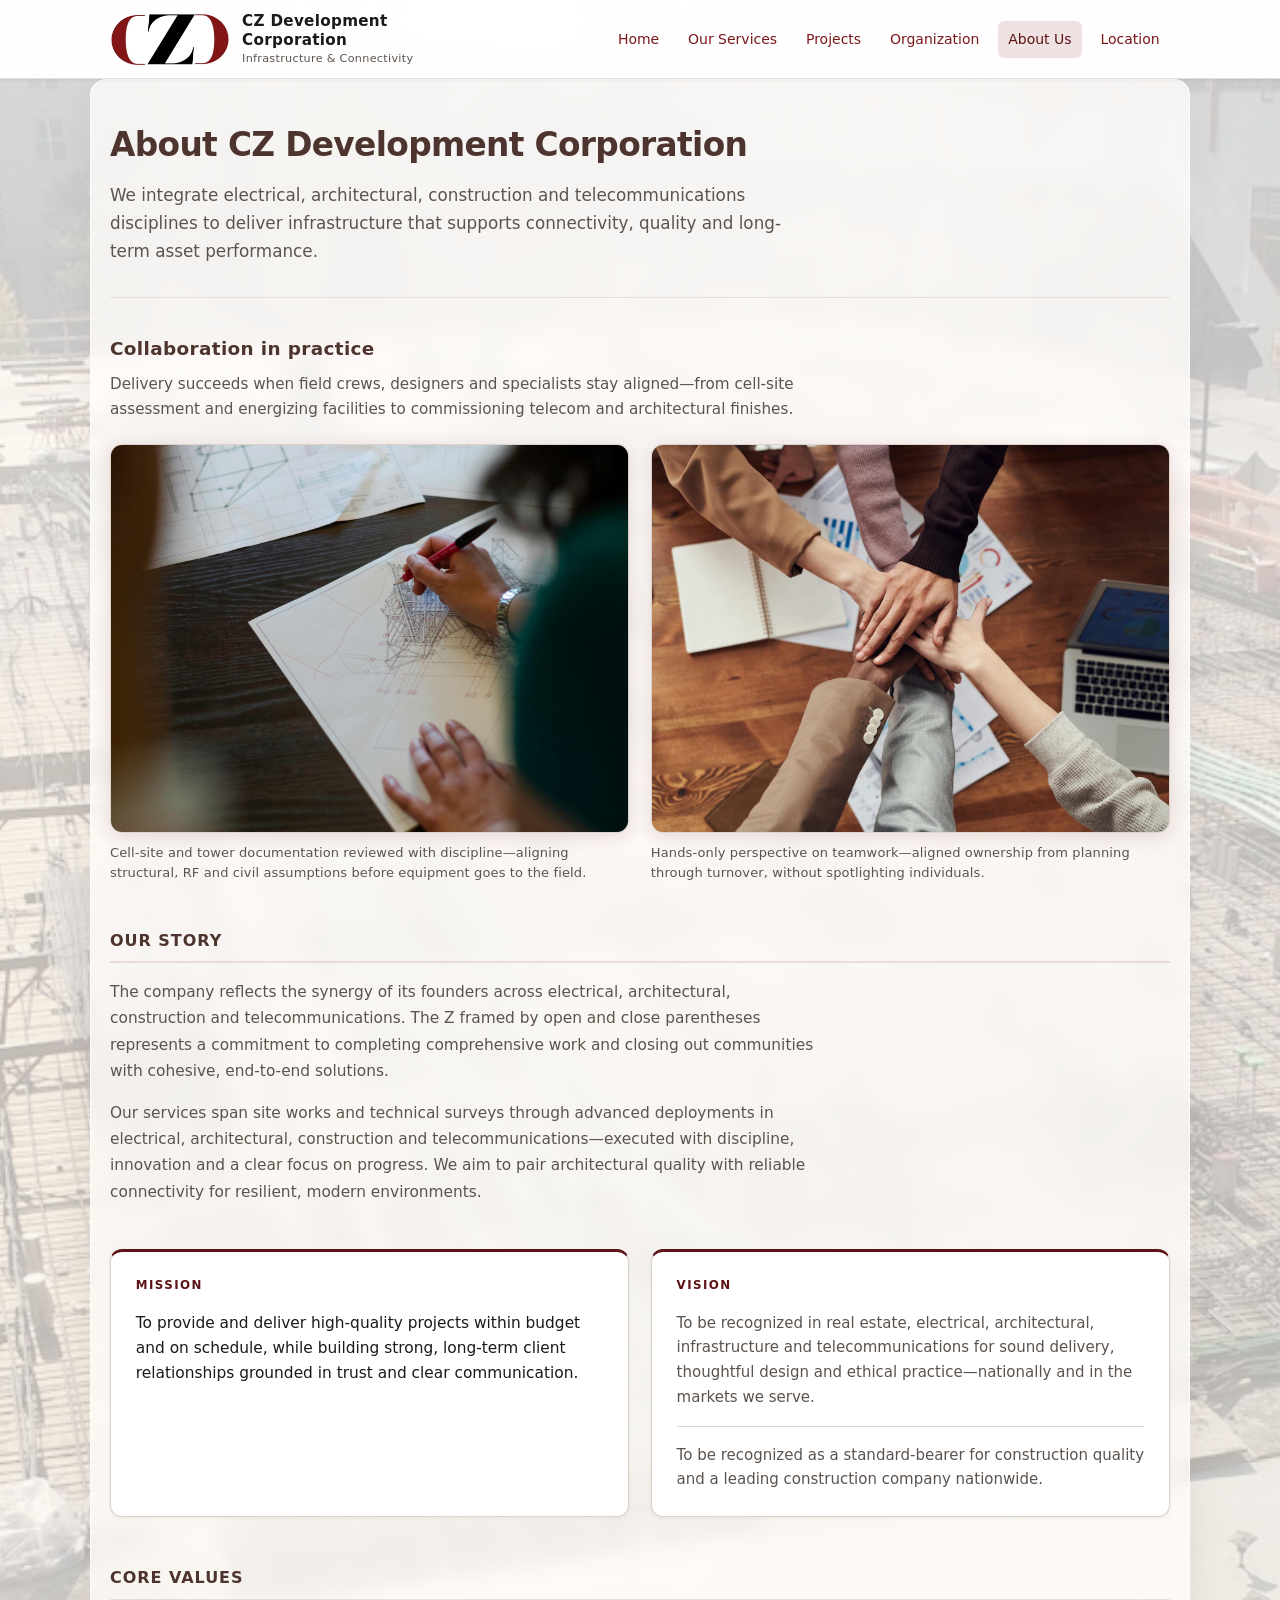
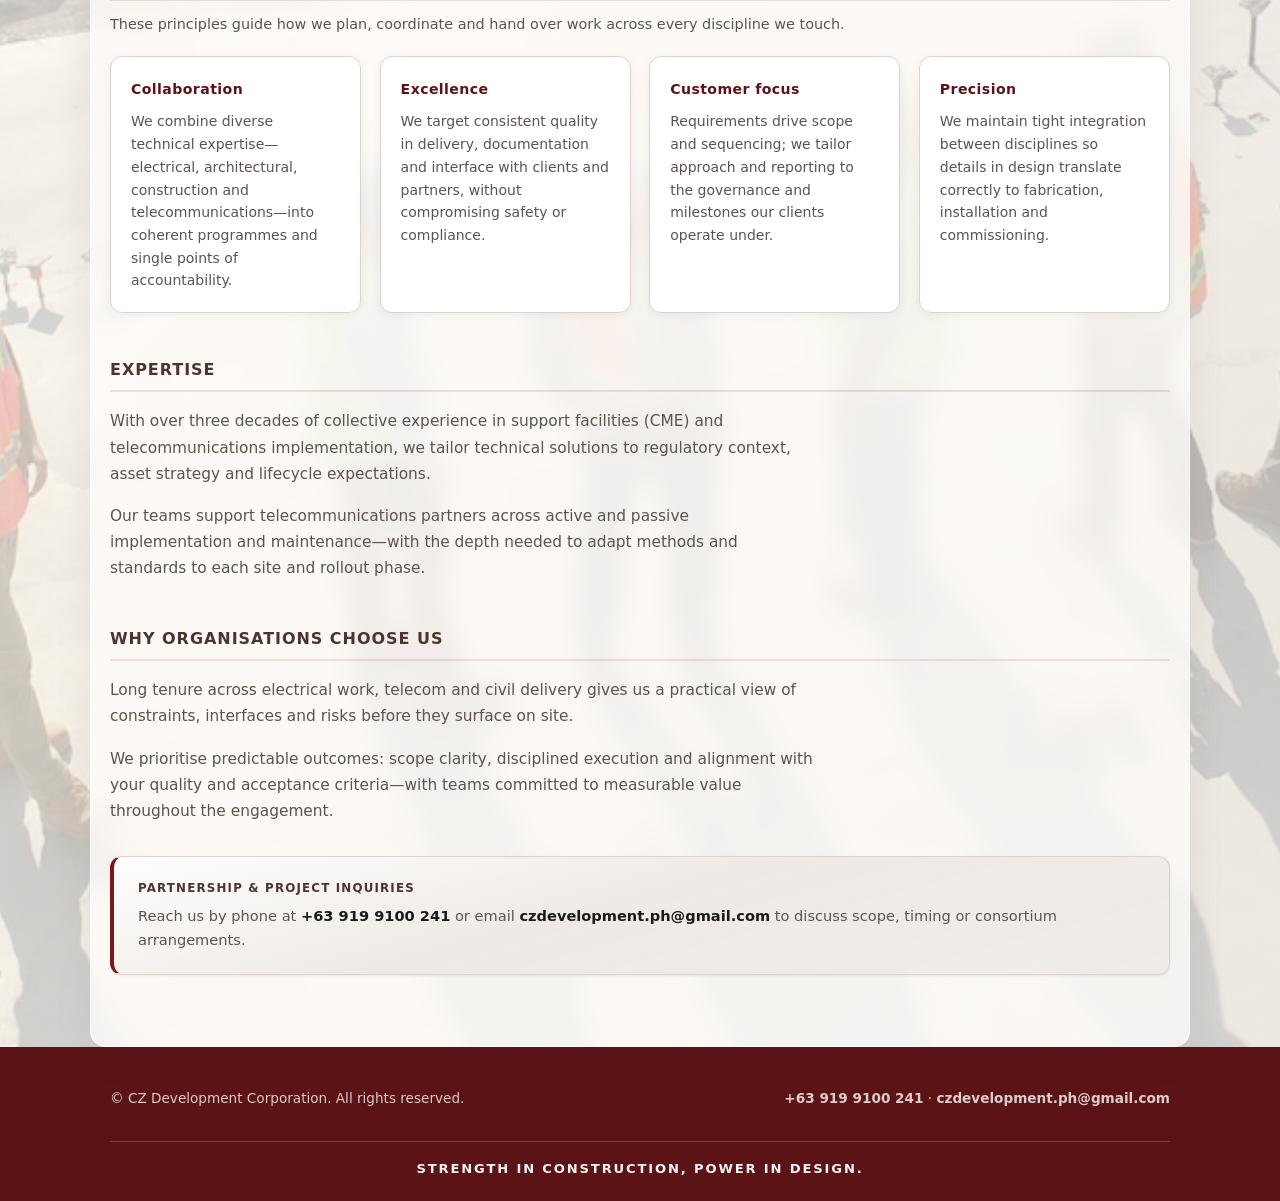
==== about.html @ ff342f00 "Add files via upload" ====
<!DOCTYPE html>
<html lang="en">
<head>
  <meta charset="UTF-8" />
  <meta name="viewport" content="width=device-width, initial-scale=1" />
  <meta name="theme-color" content="#5c1316" />
  <meta name="description" content="About CZ Development Corporation — mission, vision, values, expertise and value proposition." />
  <title>About Us — CZ Development Corporation</title>
  <link rel="stylesheet" href="css/styles.css?v=contact-bold" />
</head>
<body class="page-arch-bg about-page">
  <header class="site-header">
    <div class="header-inner">
      <a href="index.html" class="logo-link" aria-label="CZ Development Corporation home">
        <img class="logo-img" src="assets/czd-logo.png" width="200" height="60" alt="CZD" decoding="async" />
        <div class="site-title">CZ Development Corporation<span>Infrastructure &amp; Connectivity</span></div>
      </a>
      <button type="button" class="nav-toggle" aria-expanded="false" aria-controls="primary-nav" aria-label="Open menu">Menu</button>
      <nav class="main-nav" id="primary-nav" aria-label="Primary">
        <ul>
          <li><a href="index.html">Home</a></li>
          <li><a href="services.html">Our Services</a></li>
          <li><a href="projects.html">Projects</a></li>
          <li><a href="organization.html">Organization</a></li>
          <li><a href="about.html" class="active">About Us</a></li>
          <li><a href="location.html">Location</a></li>
        </ul>
      </nav>
    </div>
  </header>

  <main class="page-wrap">
    <header class="page-head about-page-head">
      <h1>About CZ Development Corporation</h1>
      <p class="lead about-page__lead">
        We integrate electrical, architectural, construction and telecommunications disciplines to deliver infrastructure that supports connectivity, quality and long-term asset performance.
      </p>
    </header>

    <section class="section-block about-team-section" aria-labelledby="team-gallery-heading">
      <div class="about-team-section__intro">
        <h2 id="team-gallery-heading">Collaboration in practice</h2>
        <p class="about-team-section__lead">
          Delivery succeeds when field crews, designers and specialists stay aligned—from cell-site assessment and energizing facilities to commissioning telecom and architectural finishes.
        </p>
      </div>
      <div class="about-team-gallery">
        <figure class="about-team-card">
          <div class="about-team-card__media">
            <img
              src="assets/about-team-cell-site.jpg"
              width="800"
              height="530"
              alt="Team members reviewing telecommunications tower and cell-site drawings together during technical coordination."
              loading="lazy"
              decoding="async"
            />
          </div>
          <figcaption class="about-team-card__caption">
            Cell-site and tower documentation reviewed with discipline—aligning structural, RF and civil assumptions before equipment goes to the field.
          </figcaption>
        </figure>
        <figure class="about-team-card">
          <div class="about-team-card__media">
            <img
              src="assets/about-team-hands.jpg"
              width="800"
              height="530"
              alt="Multiple colleagues’ hands stacked together over a meeting table in a gesture of shared commitment to the programme."
              loading="lazy"
              decoding="async"
            />
          </div>
          <figcaption class="about-team-card__caption">
            Hands-only perspective on teamwork—aligned ownership from planning through turnover, without spotlighting individuals.
          </figcaption>
        </figure>
      </div>
    </section>

    <section class="section-block about-prose">
      <h2 class="about-section-title">Our story</h2>
      <p>
        The company reflects the synergy of its founders across electrical, architectural, construction and telecommunications.
        The Z framed by open and close parentheses represents a commitment to completing comprehensive work and closing out communities with cohesive, end-to-end solutions.
      </p>
      <p>
        Our services span site works and technical surveys through advanced deployments in electrical, architectural, construction and telecommunications—executed with discipline, innovation and a clear focus on progress.
        We aim to pair architectural quality with reliable connectivity for resilient, modern environments.
      </p>
    </section>

    <section class="section-block about-mvv" aria-labelledby="mission-heading">
      <h2 id="mission-heading" class="visually-hidden">Mission and vision</h2>
      <div class="about-mvv__grid">
        <article id="mission" class="about-mvv-card">
          <h3 class="about-mvv-card__label">Mission</h3>
          <blockquote class="about-mvv-card__quote" cite="about.html#mission">
            <p>
              To provide and deliver high-quality projects within budget and on schedule, while building strong, long-term client relationships grounded in trust and clear communication.
            </p>
          </blockquote>
        </article>
        <article id="vision" class="about-mvv-card">
          <h3 class="about-mvv-card__label">Vision</h3>
          <p class="about-mvv-card__summary">
            To be recognized in real estate, electrical, architectural, infrastructure and telecommunications for sound delivery, thoughtful design and ethical practice—nationally and in the markets we serve.
          </p>
          <blockquote class="about-mvv-card__quote about-mvv-card__quote--secondary" cite="about.html#vision">
            <p>
              To be recognized as a standard-bearer for construction quality and a leading construction company nationwide.
            </p>
          </blockquote>
        </article>
      </div>
    </section>

    <section class="section-block">
      <h2 class="about-section-title">Core values</h2>
      <p class="about-values-intro">These principles guide how we plan, coordinate and hand over work across every discipline we touch.</p>
      <div class="values-grid about-values-grid">
        <div class="value-card about-value-card">
          <h3 class="about-value-card__name">Collaboration</h3>
          <p>We combine diverse technical expertise—electrical, architectural, construction and telecommunications—into coherent programmes and single points of accountability.</p>
        </div>
        <div class="value-card about-value-card">
          <h3 class="about-value-card__name">Excellence</h3>
          <p>We target consistent quality in delivery, documentation and interface with clients and partners, without compromising safety or compliance.</p>
        </div>
        <div class="value-card about-value-card">
          <h3 class="about-value-card__name">Customer focus</h3>
          <p>Requirements drive scope and sequencing; we tailor approach and reporting to the governance and milestones our clients operate under.</p>
        </div>
        <div class="value-card about-value-card">
          <h3 class="about-value-card__name">Precision</h3>
          <p>We maintain tight integration between disciplines so details in design translate correctly to fabrication, installation and commissioning.</p>
        </div>
      </div>
    </section>

    <section class="section-block about-prose">
      <h2 class="about-section-title">Expertise</h2>
      <p>
        With over three decades of collective experience in support facilities (CME) and telecommunications implementation, we tailor technical solutions to regulatory context, asset strategy and lifecycle expectations.
      </p>
      <p>
        Our teams support telecommunications partners across active and passive implementation and maintenance—with the depth needed to adapt methods and standards to each site and rollout phase.
      </p>
    </section>

    <section class="section-block about-prose about-prose--last">
      <h2 class="about-section-title">Why organisations choose us</h2>
      <p>
        Long tenure across electrical work, telecom and civil delivery gives us a practical view of constraints, interfaces and risks before they surface on site.
      </p>
      <p>
        We prioritise predictable outcomes: scope clarity, disciplined execution and alignment with your quality and acceptance criteria—with teams committed to measurable value throughout the engagement.
      </p>
    </section>

    <aside class="about-contact-panel" aria-label="Business inquiries">
      <p class="about-contact-panel__text">
        <strong class="about-contact-panel__strong">Partnership &amp; project inquiries</strong>
        <span class="about-contact-panel__detail">
          Reach us by phone at <strong class="about-contact-panel__detail-strong">+63 919 9100 241</strong> or email
          <strong class="about-contact-panel__detail-strong">czdevelopment.ph@gmail.com</strong>
          to discuss scope, timing or consortium arrangements.
        </span>
      </p>
    </aside>
  </main>

  <footer class="site-footer">
    <div class="footer-inner">
      <p>© CZ Development Corporation. All rights reserved.</p>
      <p class="footer-contact">
        <strong>+63 919 9100 241</strong>
        ·
        <strong>czdevelopment.ph@gmail.com</strong>
      </p>
      <p class="footer-motto">Strength in Construction, Power in Design.</p>
    </div>
  </footer>
  <script src="js/main.js"></script>
</body>
</html>
---- css/styles.css ----
/* CZ Development Corporation — cover palette: burgundy, chocolate brown, off-white, architectural watermark */
:root {
  --burgundy: #7b181b;
  --burgundy-deep: #5c1316;
  --burgundy-mid: #94262a;
  --heading-brown: #4e342e;
  --brown-shade: #5d4037;
  --brand: var(--burgundy);
  --brand-deep: var(--burgundy-deep);
  --bg: #f5f3ef;
  --bg-elevated: #ffffff;
  --surface: #efeae5;
  --text: #1a1a1a;
  --text-muted: #5c534d;
  --accent: var(--burgundy);
  --accent-soft: rgba(123, 24, 27, 0.12);
  --accent-border: rgba(123, 24, 27, 0.38);
  --border: #dcd4cc;
  --link: #7b181b;
  --header-bg: rgba(255, 255, 255, 0.97);
  --header-border: #e8e0d8;
  --footer-bg: #5c1316;
  --footer-text: #ffffff;
  --footer-muted: rgba(255, 255, 255, 0.78);
  --shadow-sm: 0 1px 3px rgba(44, 28, 22, 0.08);
  --shadow-warm: 0 4px 18px rgba(123, 24, 27, 0.14);
  --font: "Segoe UI", system-ui, -apple-system, sans-serif;
  --narrow: 720px;
  --wide: 1100px;
  /* Home hero only: original light architectural photo (not used on inner tabs) */
  --hero-photo: url("https://images.unsplash.com/photo-1486325212027-8081e485255e?auto=format&fit=crop&w=1920&q=75");
  /* Inner pages (not Home): construction-yard imagery — same local asset layered twice with offsets */
  --inner-bg-layer-a: url("../assets/inner-bg-construction.jpg");
  --inner-bg-layer-b: url("../assets/inner-bg-construction.jpg");
}

*,
*::before,
*::after {
  box-sizing: border-box;
}

.visually-hidden {
  position: absolute;
  width: 1px;
  height: 1px;
  padding: 0;
  margin: -1px;
  overflow: hidden;
  clip: rect(0, 0, 0, 0);
  white-space: nowrap;
  border: 0;
}

html {
  scroll-behavior: smooth;
}

body {
  margin: 0;
  font-family: var(--font);
  background: linear-gradient(165deg, #faf8f5 0%, var(--bg) 40%, #ebe6df 100%);
  /* Prefer scroll when viewing via file:/// so backgrounds paint reliably */
  background-attachment: scroll;
  color: var(--text);
  line-height: 1.6;
  min-height: 100vh;
  display: flex;
  flex-direction: column;
}

/* Inner nav pages (not Home): construction-site backdrop — frosted content column */
body.page-arch-bg {
  background-color: #f4efe8;
  background-image: linear-gradient(
      165deg,
      rgba(255, 254, 252, 0.52) 0%,
      rgba(253, 249, 243, 0.45) 42%,
      rgba(250, 244, 236, 0.55) 100%
    ),
    radial-gradient(ellipse 115% 88% at 68% 12%, rgba(255, 255, 255, 0.42) 0%, transparent 60%),
    linear-gradient(180deg, rgba(252, 247, 240, 0.35) 0%, rgba(249, 242, 232, 0.52) 100%),
    linear-gradient(118deg, rgba(252, 246, 238, 0.28) 0%, transparent 52%),
    var(--inner-bg-layer-a),
    var(--inner-bg-layer-b),
    repeating-linear-gradient(
      90deg,
      rgba(220, 212, 204, 0.06) 0,
      rgba(220, 212, 204, 0.06) 1px,
      transparent 1px,
      transparent 52px
    );
  background-size: auto, auto, auto, auto, cover, 135% auto, auto;
  background-position: center, center, center, center, center 38%, 72% 52%, center;
  background-repeat: no-repeat, no-repeat, no-repeat, no-repeat, no-repeat, no-repeat, repeat;
  background-attachment: scroll;
}

/* Projects page: match Our Services (inherit default inner background). */
body.projects-page {
  --inner-bg-layer-a: url("../assets/inner-bg-construction.jpg");
  --inner-bg-layer-b: url("../assets/inner-bg-construction.jpg");
}

/* Projects background: match Home hero styling (same overlay treatment). */
body.projects-hero-bg {
  background-color: #f4efe8;
  background-image:
    linear-gradient(
      185deg,
      rgba(255, 252, 250, 0.94) 0%,
      rgba(245, 238, 232, 0.82) 42%,
      rgba(236, 228, 220, 0.92) 100%
    ),
    linear-gradient(rgba(107, 48, 58, 0.07), rgba(78, 52, 46, 0.06)),
    var(--inner-bg-layer-a);
  background-size: cover;
  background-position: center 35%;
  background-repeat: no-repeat;
  background-attachment: scroll;
}

/* Organization page: swap only the imagery, keep inner-tab styling subtle/light. */
body.organization-page {
  --inner-bg-layer-a: url("../assets/org-bg-network.jpg");
  --inner-bg-layer-b: url("../assets/org-bg-network.jpg");
}

body.page-arch-bg main.page-wrap {
  background: rgba(255, 253, 250, 0.78);
  backdrop-filter: blur(10px);
  -webkit-backdrop-filter: blur(10px);
  border-radius: 16px;
  box-shadow: 0 8px 40px rgba(44, 28, 22, 0.07), inset 0 0 0 1px rgba(255, 255, 255, 0.65);
}

main {
  flex: 1;
}

a {
  color: var(--link);
  text-decoration: none;
}

a:hover {
  text-decoration: underline;
}

img {
  max-width: 100%;
  height: auto;
  display: block;
}

/* Header */
.site-header {
  position: sticky;
  top: 0;
  z-index: 100;
  background: var(--header-bg);
  backdrop-filter: blur(12px);
  border-bottom: 1px solid var(--header-border);
  box-shadow: var(--shadow-sm);
}

.header-inner {
  max-width: var(--wide);
  margin: 0 auto;
  padding: 0.75rem 1.25rem;
  display: flex;
  align-items: center;
  justify-content: space-between;
  gap: 1rem;
  flex-wrap: wrap;
}

.logo-link {
  display: flex;
  align-items: center;
  gap: 0.75rem;
  text-decoration: none;
  color: var(--text);
}

.logo-link:hover {
  text-decoration: none;
}

.logo-img {
  flex-shrink: 0;
  display: block;
  height: 52px;
  width: auto;
  max-width: min(200px, 48vw);
}

.site-title {
  font-size: 0.95rem;
  font-weight: 600;
  letter-spacing: 0.02em;
  max-width: 14rem;
  line-height: 1.25;
}

.site-title span {
  display: block;
  font-size: 0.7rem;
  font-weight: 400;
  color: var(--text-muted);
  margin-top: 0.15rem;
}

.nav-toggle {
  display: none;
  background: var(--surface);
  border: 1px solid var(--border);
  color: var(--brand);
  padding: 0.5rem 0.75rem;
  border-radius: 6px;
  cursor: pointer;
  font-size: 0.85rem;
}

.main-nav ul {
  list-style: none;
  margin: 0;
  padding: 0;
  display: flex;
  flex-wrap: wrap;
  gap: 0.25rem 0.5rem;
  align-items: center;
}

.main-nav a {
  display: block;
  padding: 0.45rem 0.65rem;
  border-radius: 6px;
  color: var(--brand);
  text-decoration: none;
  font-size: 0.875rem;
  transition: background 0.15s, color 0.15s;
}

.main-nav a:hover,
.main-nav a.active {
  color: var(--burgundy-deep);
  background: var(--accent-soft);
}

@media (max-width: 900px) {
  .nav-toggle {
    display: block;
  }

  .main-nav {
    width: 100%;
    display: none;
    order: 3;
  }

  .main-nav.open {
    display: block;
  }

  .main-nav ul {
    flex-direction: column;
    align-items: stretch;
    padding: 0.5rem 0;
  }
}

/* Hero & sections — cover-style watermark + geometric accents */
.hero {
  position: relative;
  padding: 4rem 1.25rem 5rem;
  overflow: hidden;
}

.hero::before {
  content: "";
  position: absolute;
  inset: 0;
  z-index: 0;
  background-image:
    linear-gradient(
      185deg,
      rgba(255, 252, 250, 0.94) 0%,
      rgba(245, 238, 232, 0.82) 42%,
      rgba(236, 228, 220, 0.92) 100%
    ),
    linear-gradient(rgba(107, 48, 58, 0.07), rgba(78, 52, 46, 0.06)),
    var(--hero-photo);
  background-size: cover;
  background-position: center 35%;
  pointer-events: none;
}

.hero-inner {
  position: relative;
  z-index: 2;
  max-width: var(--wide);
  margin: 0 auto;
}

/* Isometric-style corner accents (cover cubes / triangles) */
.hero-geo {
  position: absolute;
  pointer-events: none;
  z-index: 1;
}

.hero-geo--tl {
  top: -12px;
  left: -12px;
  width: min(52vw, 240px);
  height: min(52vw, 240px);
  opacity: 0.88;
  background:
    linear-gradient(148deg, rgba(123, 24, 27, 0.55) 0%, rgba(92, 19, 22, 0.12) 52%, transparent 72%),
    radial-gradient(ellipse 95% 90% at 12% 18%, rgba(78, 52, 46, 0.28) 0%, transparent 65%);
  clip-path: polygon(0 0, 92% 0, 38% 58%, 0 78%);
}

.hero-geo--br {
  bottom: -16px;
  right: -16px;
  width: min(58vw, 280px);
  height: min(58vw, 280px);
  opacity: 0.82;
  background:
    linear-gradient(-42deg, rgba(78, 52, 46, 0.42) 0%, rgba(123, 24, 27, 0.22) 48%, transparent 68%),
    radial-gradient(ellipse 100% 100% at 88% 82%, rgba(123, 24, 27, 0.2) 0%, transparent 68%);
  clip-path: polygon(100% 0, 100% 100%, 8% 100%, 52% 38%);
}

.hero-badge {
  display: inline-block;
  font-size: 0.75rem;
  letter-spacing: 0.12em;
  text-transform: uppercase;
  color: var(--burgundy);
  margin-bottom: 1rem;
}

.hero h1 {
  font-size: clamp(1.75rem, 4vw, 2.85rem);
  font-weight: 800;
  margin: 0 0 1rem;
  letter-spacing: 0.02em;
  line-height: 1.12;
  color: var(--heading-brown);
}

.hero-motto {
  font-size: clamp(1.1rem, 2.5vw, 1.35rem);
  color: var(--brown-shade);
  font-style: italic;
  margin: 0 0 1.5rem;
  border-left: 4px solid var(--burgundy);
  padding-left: 1rem;
}

.hero-lead {
  font-size: 1.05rem;
  color: var(--text-muted);
  max-width: 38rem;
  margin: 0 0 2rem;
}

.hero-actions {
  display: flex;
  flex-wrap: wrap;
  gap: 0.75rem;
}

.btn {
  display: inline-flex;
  align-items: center;
  justify-content: center;
  padding: 0.65rem 1.25rem;
  border-radius: 8px;
  font-size: 0.9rem;
  font-weight: 600;
  text-decoration: none;
  border: 1px solid transparent;
  cursor: pointer;
  transition: transform 0.1s, background 0.15s;
}

.btn:hover {
  text-decoration: none;
  transform: translateY(-1px);
}

.btn-primary {
  background: linear-gradient(180deg, var(--burgundy-mid) 0%, var(--burgundy) 55%, var(--burgundy-deep) 100%);
  color: #ffffff;
  border-color: rgba(55, 15, 25, 0.35);
  box-shadow: 0 2px 8px rgba(123, 24, 27, 0.28);
}

.btn-primary:hover {
  filter: brightness(1.06);
}

.btn-ghost {
  background: var(--bg-elevated);
  border-color: var(--burgundy);
  color: var(--heading-brown);
}

.btn-ghost:hover {
  background: var(--surface);
  border-color: var(--heading-brown);
  color: var(--brown-shade);
}

/* Content layout */
.page-wrap {
  max-width: var(--wide);
  margin: 0 auto;
  padding: 2.5rem 1.25rem 4rem;
}

.page-head {
  margin-bottom: 2rem;
}

.page-head h1 {
  font-size: clamp(1.5rem, 3vw, 2rem);
  margin: 0 0 0.5rem;
  color: var(--heading-brown);
  font-weight: 800;
}

.page-head p.lead {
  color: var(--text-muted);
  margin: 0;
  max-width: 42rem;
}

.section-block {
  margin-bottom: 2.75rem;
}

.section-block h2 {
  font-size: 1.15rem;
  color: var(--heading-brown);
  margin: 0 0 0.75rem;
  font-weight: 700;
  letter-spacing: 0.02em;
}

.section-block h3 {
  font-size: 1rem;
  margin: 1.25rem 0 0.5rem;
  color: var(--text);
}

.section-block p {
  margin: 0 0 1rem;
  color: var(--text-muted);
}

/* About Us — teamwork photography strip */
.about-team-section__intro {
  margin-bottom: 1.35rem;
}

.about-team-section__intro h2 {
  margin: 0 0 0.5rem;
}

.about-team-section__lead {
  margin: 0;
  max-width: 46rem;
  font-size: 0.95rem;
  line-height: 1.65;
  color: var(--text-muted);
}

.about-team-gallery {
  display: grid;
  grid-template-columns: repeat(auto-fit, minmax(min(100%, 280px), 1fr));
  gap: 1.35rem;
  align-items: start;
}

.about-team-card {
  margin: 0;
  display: flex;
  flex-direction: column;
}

.about-team-card__media {
  position: relative;
  border-radius: 12px;
  overflow: hidden;
  border: 1px solid var(--border);
  box-shadow: var(--shadow-warm);
  aspect-ratio: 4 / 3;
  background: var(--surface);
}

.about-team-card__media img {
  width: 100%;
  height: 100%;
  object-fit: cover;
  object-position: center;
  display: block;
}

.about-team-card__caption {
  margin: 0.65rem 0 0;
  font-size: 0.8125rem;
  line-height: 1.55;
  color: var(--text-muted);
  letter-spacing: 0.01em;
}

/* About Us page — editorial layout & corporate tone */
body.about-page .page-wrap {
  padding-bottom: 4.5rem;
}

body.about-page .about-page-head {
  padding-bottom: 2rem;
  margin-bottom: 2.25rem;
  border-bottom: 1px solid var(--header-border);
}

body.about-page .about-page-head h1 {
  font-size: clamp(1.6rem, 3.5vw, 2.05rem);
  letter-spacing: -0.02em;
  margin-bottom: 0.65rem;
}

body.about-page .about-page__lead {
  font-size: 1.05rem;
  line-height: 1.65;
}

body.about-page .about-section-title {
  margin: 0 0 1rem;
  padding-bottom: 0.5rem;
  border-bottom: 2px solid rgba(123, 24, 27, 0.12);
  font-size: 1rem;
  font-weight: 700;
  letter-spacing: 0.06em;
  text-transform: uppercase;
  color: var(--heading-brown);
}

body.about-page .about-prose p {
  max-width: 44rem;
  font-size: 0.9625rem;
  line-height: 1.7;
}

body.about-page .about-prose--last {
  margin-bottom: 2rem;
}

body.about-page .about-mvv {
  margin-bottom: 3rem;
}

body.about-page .about-mvv__grid {
  display: grid;
  grid-template-columns: repeat(auto-fit, minmax(min(100%, 300px), 1fr));
  gap: 1.35rem;
  align-items: stretch;
}

body.about-page .about-mvv-card {
  margin: 0;
  padding: 1.5rem 1.55rem;
  background: var(--bg-elevated);
  border: 1px solid var(--border);
  border-radius: 12px;
  box-shadow: var(--shadow-sm);
  border-top: 3px solid var(--burgundy-deep);
}

body.about-page .about-mvv-card__label {
  margin: 0 0 1rem;
  font-size: 0.74rem;
  font-weight: 800;
  letter-spacing: 0.12em;
  text-transform: uppercase;
  color: var(--burgundy-deep);
}

body.about-page .about-mvv-card__summary {
  margin: 0 0 1rem;
  font-size: 0.9375rem;
  line-height: 1.65;
  color: var(--text-muted);
}

body.about-page .about-mvv-card__quote {
  margin: 0;
  padding: 0;
  border: 0;
  font-style: normal;
}

body.about-page .about-mvv-card__quote p {
  margin: 0;
  font-size: 0.9625rem;
  line-height: 1.65;
  font-weight: 500;
  color: var(--text);
}

body.about-page .about-mvv-card__quote--secondary {
  margin-top: 1rem;
  padding-top: 1rem;
  border-top: 1px solid var(--border);
}

body.about-page .about-mvv-card__quote--secondary p {
  font-size: 0.9375rem;
  color: var(--text-muted);
  font-weight: 500;
}

body.about-page .about-values-intro {
  margin: -0.25rem 0 1.25rem;
  max-width: none;
  font-size: 0.9rem;
  line-height: 1.6;
  color: var(--text-muted);
}

body.about-page .about-values-grid {
  gap: 1.15rem;
}

body.about-page .about-value-card {
  padding-top: 1.35rem;
  border-radius: 12px;
  box-shadow: 0 2px 10px rgba(44, 28, 22, 0.06);
}

body.about-page .about-value-card__name {
  margin: 0 0 0.6rem;
  font-size: 0.88rem;
  font-weight: 700;
  letter-spacing: 0.03em;
  color: var(--burgundy-deep);
}

body.about-page .about-value-card p {
  margin: 0;
  font-size: 0.875rem;
  line-height: 1.62;
}

body.about-page .about-contact-panel {
  margin-top: 0.25rem;
  padding: 1.35rem 1.5rem;
  background: linear-gradient(165deg, #ffffff 0%, var(--surface) 45%, rgba(239, 234, 229, 0.85) 100%);
  border: 1px solid var(--border);
  border-left: 4px solid var(--burgundy);
  border-radius: 12px;
  box-shadow: var(--shadow-sm);
}

body.about-page .about-contact-panel__text {
  margin: 0;
  font-size: 0.9125rem;
  line-height: 1.65;
  color: var(--text-muted);
}

body.about-page .about-contact-panel__strong {
  display: block;
  margin-bottom: 0.35rem;
  font-size: 0.74rem;
  font-weight: 800;
  letter-spacing: 0.1em;
  text-transform: uppercase;
  color: var(--heading-brown);
}

body.about-page .about-contact-panel__detail-strong {
  font-weight: 700;
  color: var(--text);
}

.quote-box {
  background: linear-gradient(135deg, #ffffff 0%, var(--surface) 100%);
  border: 1px solid var(--border);
  border-left: 4px solid var(--burgundy);
  border-radius: 10px;
  padding: 1.25rem 1.5rem;
  margin: 1rem 0;
  font-size: 1.05rem;
  font-style: italic;
  color: var(--text);
  box-shadow: var(--shadow-sm);
}

.values-grid {
  display: grid;
  grid-template-columns: repeat(auto-fit, minmax(240px, 1fr));
  gap: 1rem;
}

.value-card {
  background: var(--bg-elevated);
  border: 1px solid var(--border);
  border-radius: 10px;
  padding: 1.25rem;
  box-shadow: var(--shadow-sm);
}

.value-card strong {
  color: var(--burgundy);
  display: block;
  margin-bottom: 0.5rem;
}

.services-grid {
  display: grid;
  grid-template-columns: repeat(auto-fill, minmax(200px, 1fr));
  gap: 0.75rem;
}

.service-item {
  background: var(--surface);
  border: 1px solid var(--border);
  border-radius: 8px;
  padding: 0.85rem 1rem;
  font-size: 0.9rem;
  display: flex;
  align-items: flex-start;
  gap: 0.5rem;
}

.service-item::before {
  content: "";
  width: 6px;
  height: 6px;
  border-radius: 50%;
  background: var(--burgundy);
  margin-top: 0.45rem;
  flex-shrink: 0;
}

/* Our Services — What we deliver (grouped capability pillars) */
.deliver-section__header {
  margin-bottom: 1.75rem;
}

.deliver-section__intro {
  margin: 0.65rem 0 0;
  max-width: 46rem;
  font-size: 0.95rem;
  line-height: 1.65;
  color: var(--text-muted);
}

.deliver-pillars {
  display: grid;
  grid-template-columns: repeat(auto-fill, minmax(272px, 1fr));
  gap: 1.25rem;
  align-items: stretch;
}

.deliver-pillar {
  background: var(--bg-elevated);
  border: 1px solid var(--border);
  border-radius: 12px;
  padding: 1.35rem 1.4rem 1.25rem;
  box-shadow: var(--shadow-sm);
  display: flex;
  flex-direction: column;
  min-height: 100%;
}

.deliver-pillar--wide {
  grid-column: 1 / -1;
}

.deliver-pillar__title {
  margin: 0 0 1rem;
  padding-bottom: 0.75rem;
  border-bottom: 2px solid rgba(123, 24, 27, 0.14);
  font-size: 0.78rem;
  font-weight: 700;
  letter-spacing: 0.1em;
  text-transform: uppercase;
  color: var(--burgundy-deep);
  line-height: 1.35;
}

.deliver-pillar__list {
  list-style: none;
  margin: 0;
  padding: 0;
}

.deliver-pillar__list li {
  margin: 0;
  padding: 0.62rem 0;
  font-size: 0.9rem;
  line-height: 1.45;
  color: var(--text-muted);
  border-bottom: 1px solid rgba(220, 212, 204, 0.65);
}

/* Stack lists only: drop rule line after final row */
.deliver-pillar__list:not(.deliver-pillar__list--paired) > li:last-child {
  border-bottom: 0;
  padding-bottom: 0;
}

.deliver-pillar__list:not(.deliver-pillar__list--paired) > li:first-child {
  padding-top: 0;
}

.deliver-pillar__list--paired {
  display: grid;
  gap: 0.75rem 1.5rem;
}

/* Supporting trades: each row is its own tile — do not strip last item border (was clipping Landscaping card) */
.deliver-pillar__list--paired > li {
  border-bottom: 1px solid rgba(220, 212, 204, 0.65);
  padding: 0.75rem 0;
}

.deliver-pillar__list--paired > li:last-child {
  border-bottom: 1px solid rgba(220, 212, 204, 0.65);
  padding-bottom: 0.75rem;
}

@media (min-width: 520px) {
  .deliver-pillar__list--paired {
    grid-template-columns: repeat(2, minmax(0, 1fr));
  }

  .deliver-pillar__list--paired > li {
    margin: 0;
    padding: 0.85rem 1rem;
    border: 1px solid var(--border);
    border-radius: 8px;
    background: rgba(255, 255, 255, 0.55);
  }

  .deliver-pillar__list--paired > li:first-child,
  .deliver-pillar__list--paired > li:last-child {
    padding: 0.85rem 1rem;
    border-bottom: 1px solid var(--border);
  }
}

.location-card {
  background: var(--bg-elevated);
  border: 1px solid var(--border);
  border-radius: 12px;
  padding: 1.5rem;
  max-width: 28rem;
}

.location-card h2 {
  margin-top: 0;
  font-size: 1.1rem;
}

.map-embed {
  margin-top: 1.5rem;
  border-radius: 10px;
  overflow: hidden;
  border: 1px solid var(--border);
  aspect-ratio: 16 / 10;
  background: var(--surface);
}

.map-embed iframe {
  width: 100%;
  height: 100%;
  border: 0;
}

.map-location-note {
  font-size: 0.8125rem;
  color: var(--text-muted);
  margin: 0.75rem 0 0;
  line-height: 1.55;
  max-width: 52rem;
}

.placeholder-gallery {
  display: grid;
  grid-template-columns: repeat(auto-fill, minmax(160px, 1fr));
  gap: 1rem;
}

/* Projects — portfolio images from company profile */
.project-gallery {
  display: grid;
  grid-template-columns: repeat(auto-fill, minmax(min(100%, 200px), 1fr));
  gap: 1.1rem;
  margin-top: 0.5rem;
}

.project-item {
  margin: 0;
  background: var(--bg-elevated);
  border: 1px solid var(--border);
  border-radius: 10px;
  overflow: hidden;
  box-shadow: var(--shadow-sm);
}

.project-item img {
  display: block;
  width: 100%;
  height: auto;
  object-fit: contain;
  background: linear-gradient(180deg, #faf9f7 0%, var(--surface) 100%);
}

.project-item figcaption {
  padding: 0.55rem 0.65rem;
  font-size: 0.78rem;
  color: var(--text-muted);
  line-height: 1.35;
}

.placeholder-tile {
  aspect-ratio: 4 / 3;
  background: linear-gradient(145deg, #faf7f4 0%, var(--surface) 100%);
  border: 1px dashed var(--border);
  border-radius: 8px;
  display: flex;
  align-items: center;
  justify-content: center;
  text-align: center;
  padding: 0.75rem;
  font-size: 0.8rem;
  color: var(--text-muted);
}

/* Org chart */
.org-chart {
  display: flex;
  flex-direction: column;
  align-items: center;
  gap: 1rem;
}

.org-level {
  display: flex;
  flex-wrap: wrap;
  justify-content: center;
  gap: 0.75rem;
  width: 100%;
}

.org-node {
  background: var(--bg-elevated);
  border: 1px solid var(--border);
  border-radius: 10px;
  padding: 0.85rem 1.1rem;
  text-align: center;
  min-width: 10rem;
}

.org-node .name {
  font-weight: 600;
  font-size: 0.9rem;
}

.org-node .role {
  font-size: 0.75rem;
  color: var(--burgundy);
  margin-top: 0.25rem;
  text-transform: uppercase;
  letter-spacing: 0.06em;
}

.org-connector {
  width: 2px;
  height: 1rem;
  background: var(--border);
}

.org-group {
  background: var(--surface);
  border: 1px solid var(--border);
  border-radius: 10px;
  padding: 1rem;
  width: 100%;
  max-width: 900px;
}

.org-group h3 {
  margin: 0 0 0.75rem;
  font-size: 0.8rem;
  color: var(--text-muted);
  text-transform: uppercase;
  letter-spacing: 0.08em;
  text-align: center;
}

.org-group .org-level {
  margin-top: 0.5rem;
}

.multi-names {
  font-size: 0.85rem;
  color: var(--text-muted);
  line-height: 1.5;
}

/* Footer — deep burgundy band + motto (cover strip) */
.site-footer {
  border-top: none;
  padding: 0;
  margin-top: auto;
  background: var(--footer-bg);
}

.footer-inner {
  max-width: var(--wide);
  margin: 0 auto;
  padding: 1.75rem 1.25rem 1.35rem;
  display: flex;
  flex-wrap: wrap;
  gap: 0.75rem 1rem;
  justify-content: space-between;
  align-items: center;
  font-size: 0.85rem;
  color: var(--footer-muted);
}

.footer-contact a {
  color: var(--footer-text);
}

.footer-motto {
  flex-basis: 100%;
  width: 100%;
  order: 3;
  margin: 0.35rem 0 0;
  padding: 1rem 0 0;
  text-align: center;
  font-size: clamp(0.72rem, 1.8vw, 0.82rem);
  font-weight: 700;
  letter-spacing: 0.14em;
  text-transform: uppercase;
  color: rgba(255, 255, 255, 0.95);
  border-top: 1px solid rgba(255, 255, 255, 0.18);
}

.home-cards {
  display: grid;
  grid-template-columns: repeat(auto-fit, minmax(260px, 1fr));
  gap: 1rem;
  margin-top: 2rem;
}

.home-card {
  background: var(--bg-elevated);
  border: 1px solid var(--border);
  border-radius: 12px;
  padding: 1.25rem;
  transition: border-color 0.15s, box-shadow 0.15s;
  box-shadow: var(--shadow-sm);
}

.home-card:hover {
  border-color: var(--accent-border);
  box-shadow: var(--shadow-warm);
}

.home-card h2 {
  font-size: 1rem;
  margin: 0 0 0.5rem;
  color: var(--heading-brown);
}

.home-card p {
  font-size: 0.9rem;
  color: var(--text-muted);
  margin: 0 0 0.75rem;
}

.home-card .more {
  font-size: 0.85rem;
  font-weight: 600;
  color: var(--burgundy);
}
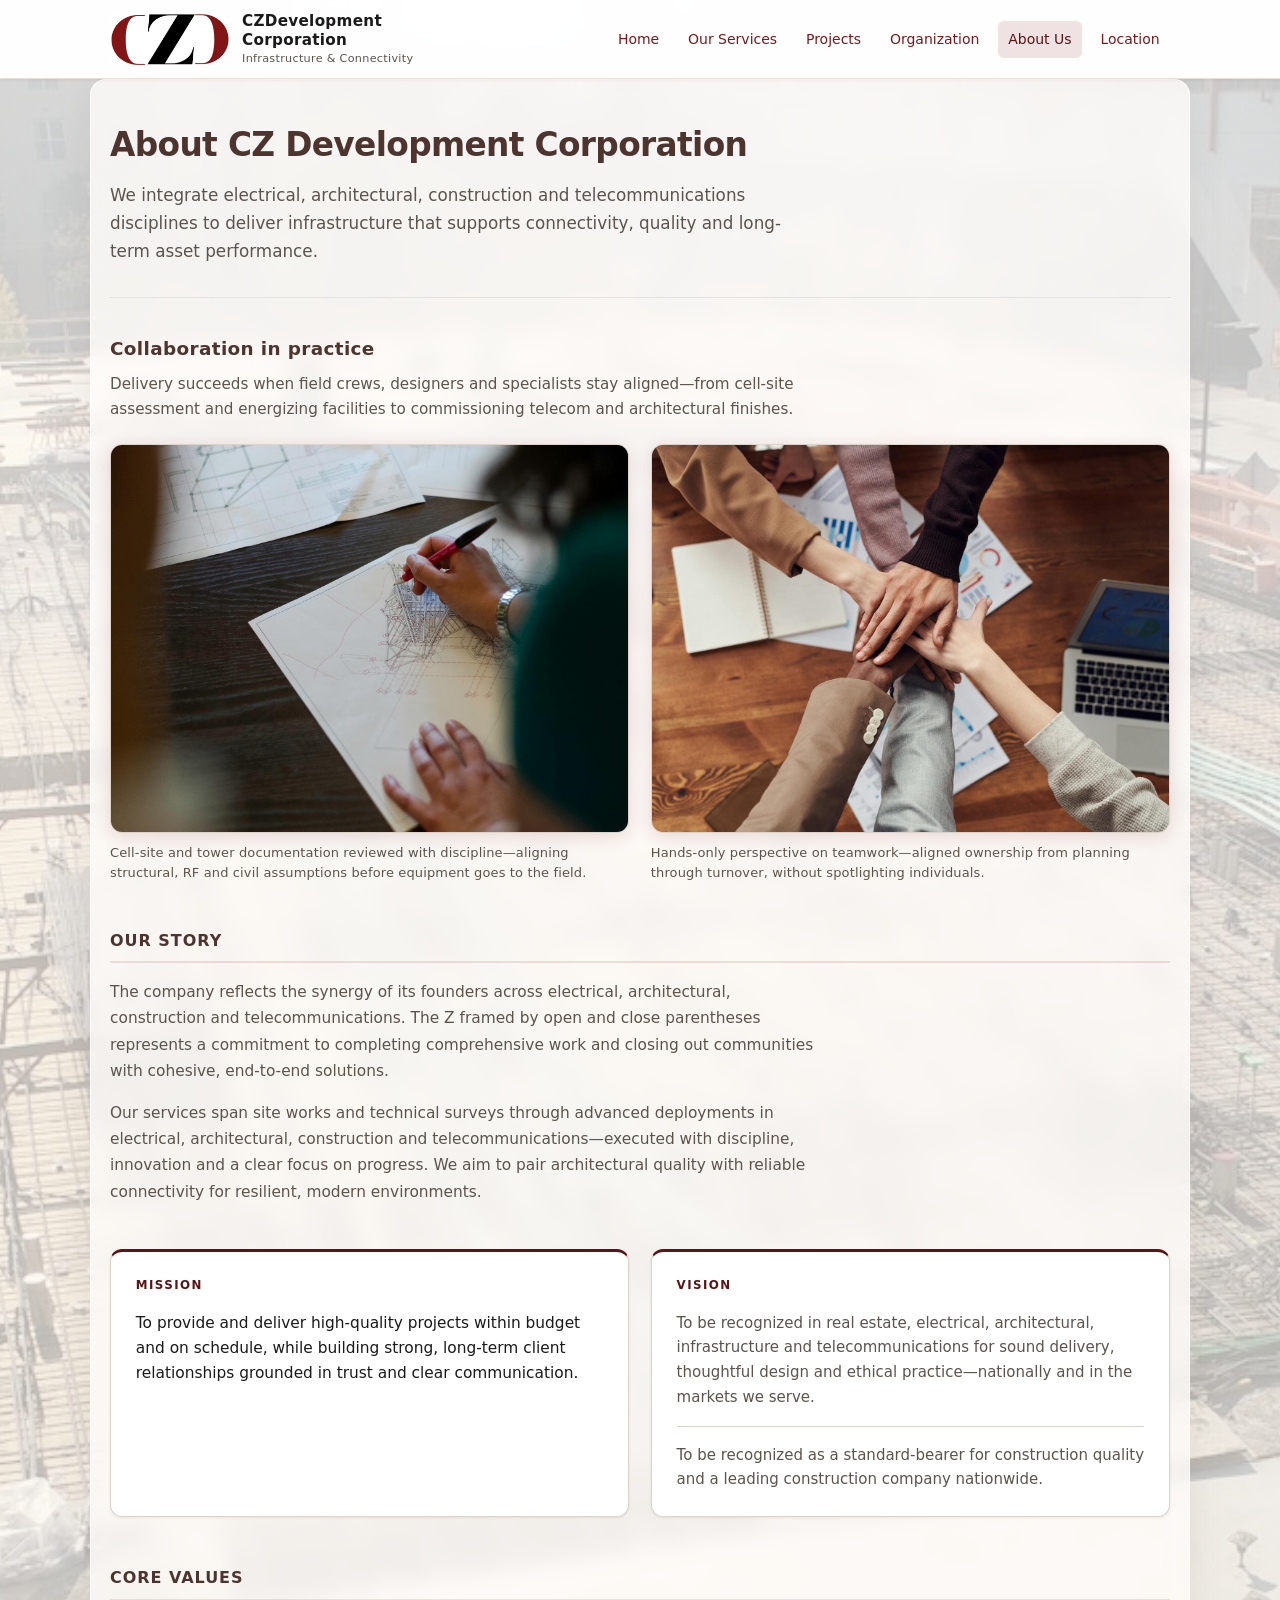
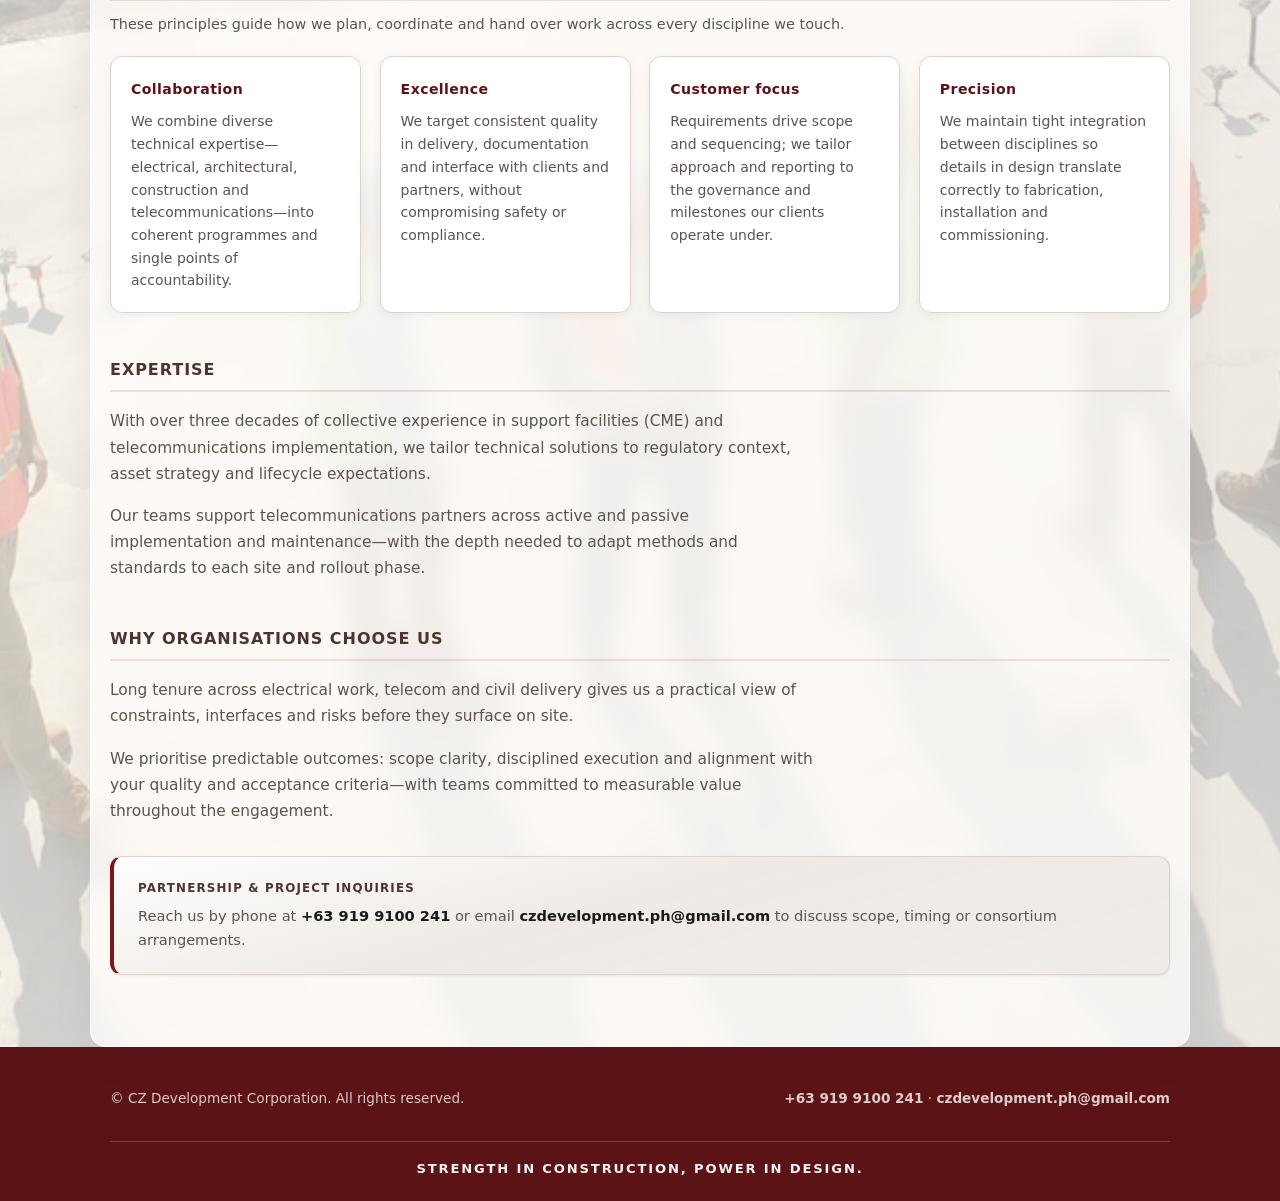
==== commit bb0728d4: "Add files via upload" ====
--- a/about.html
+++ b/about.html
@@ -11,9 +11,9 @@
 <body class="page-arch-bg about-page">
   <header class="site-header">
     <div class="header-inner">
-      <a href="index.html" class="logo-link" aria-label="CZ Development Corporation home">
+      <a href="index.html" class="logo-link" aria-label="CZDevelopment Corporation home">
         <img class="logo-img" src="assets/czd-logo.png" width="200" height="60" alt="CZD" decoding="async" />
-        <div class="site-title">CZ Development Corporation<span>Infrastructure &amp; Connectivity</span></div>
+        <div class="site-title">CZDevelopment Corporation<span>Infrastructure &amp; Connectivity</span></div>
       </a>
       <button type="button" class="nav-toggle" aria-expanded="false" aria-controls="primary-nav" aria-label="Open menu">Menu</button>
       <nav class="main-nav" id="primary-nav" aria-label="Primary">
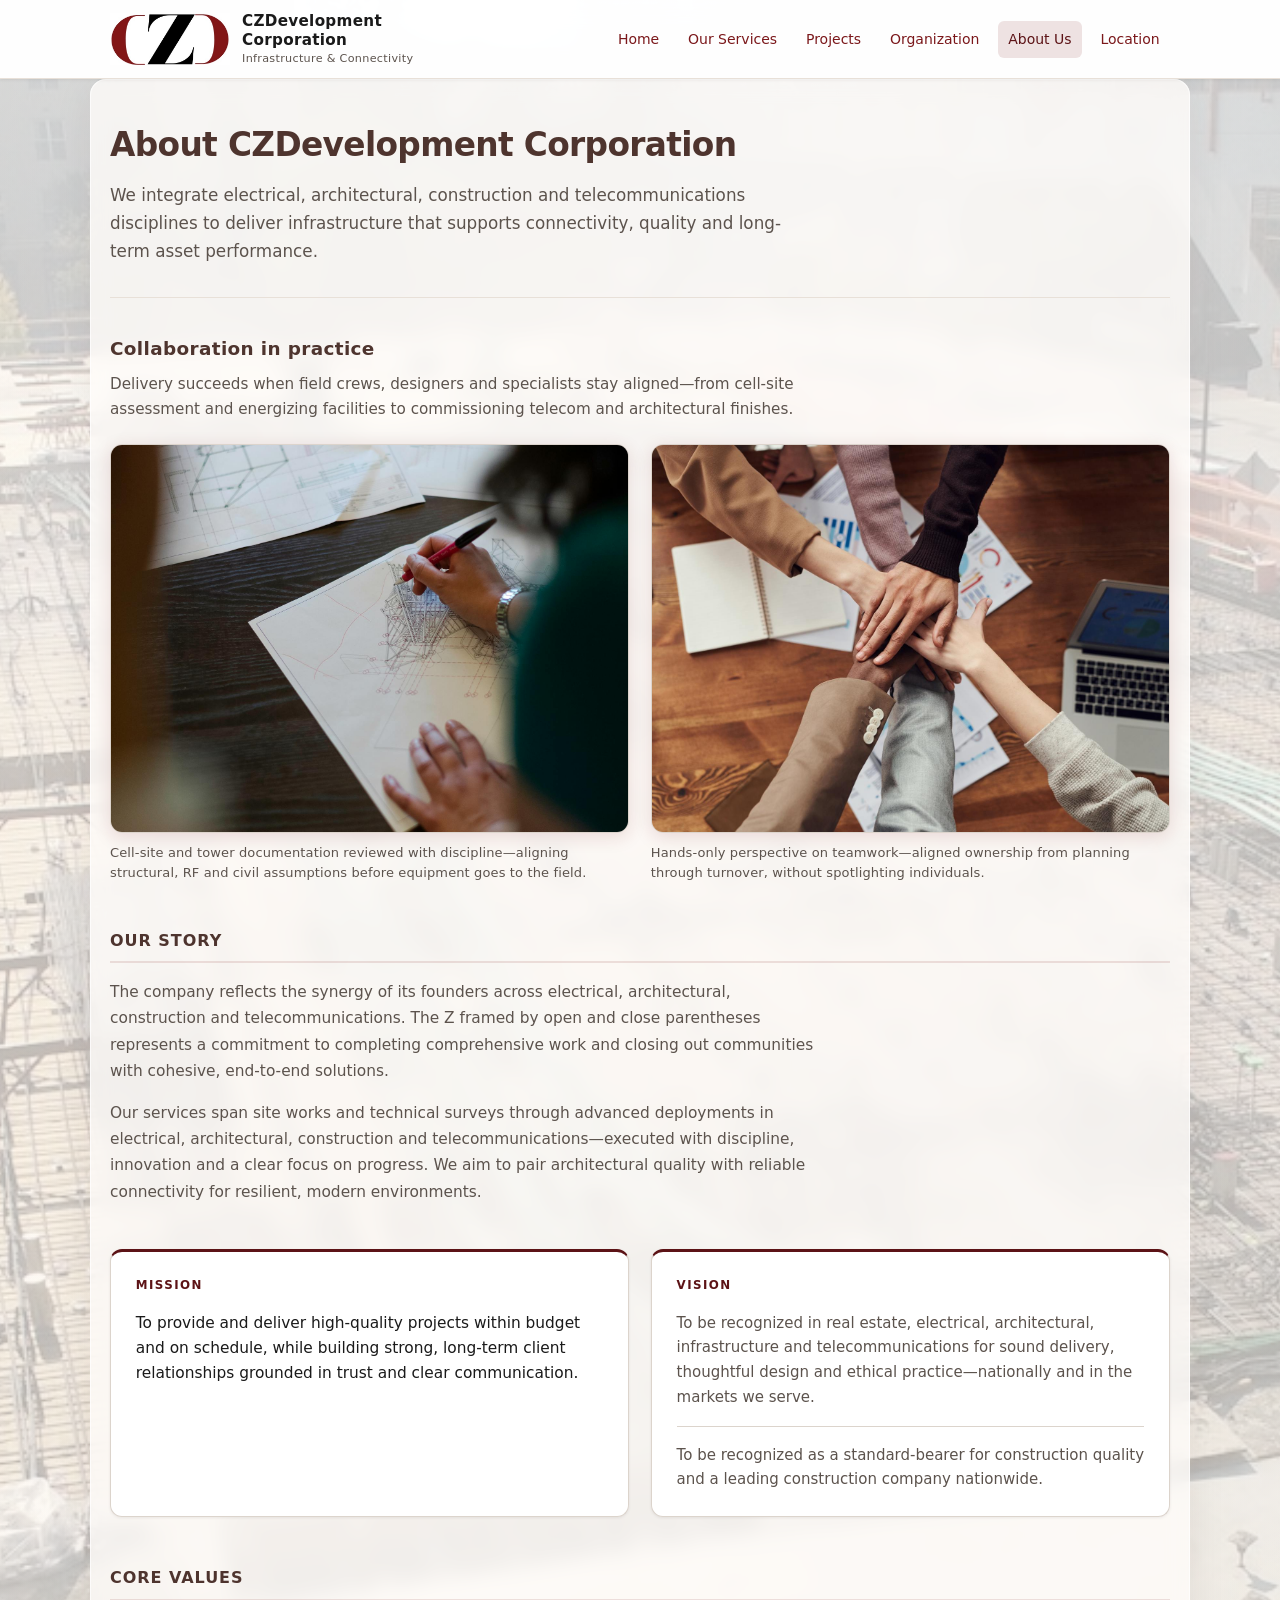
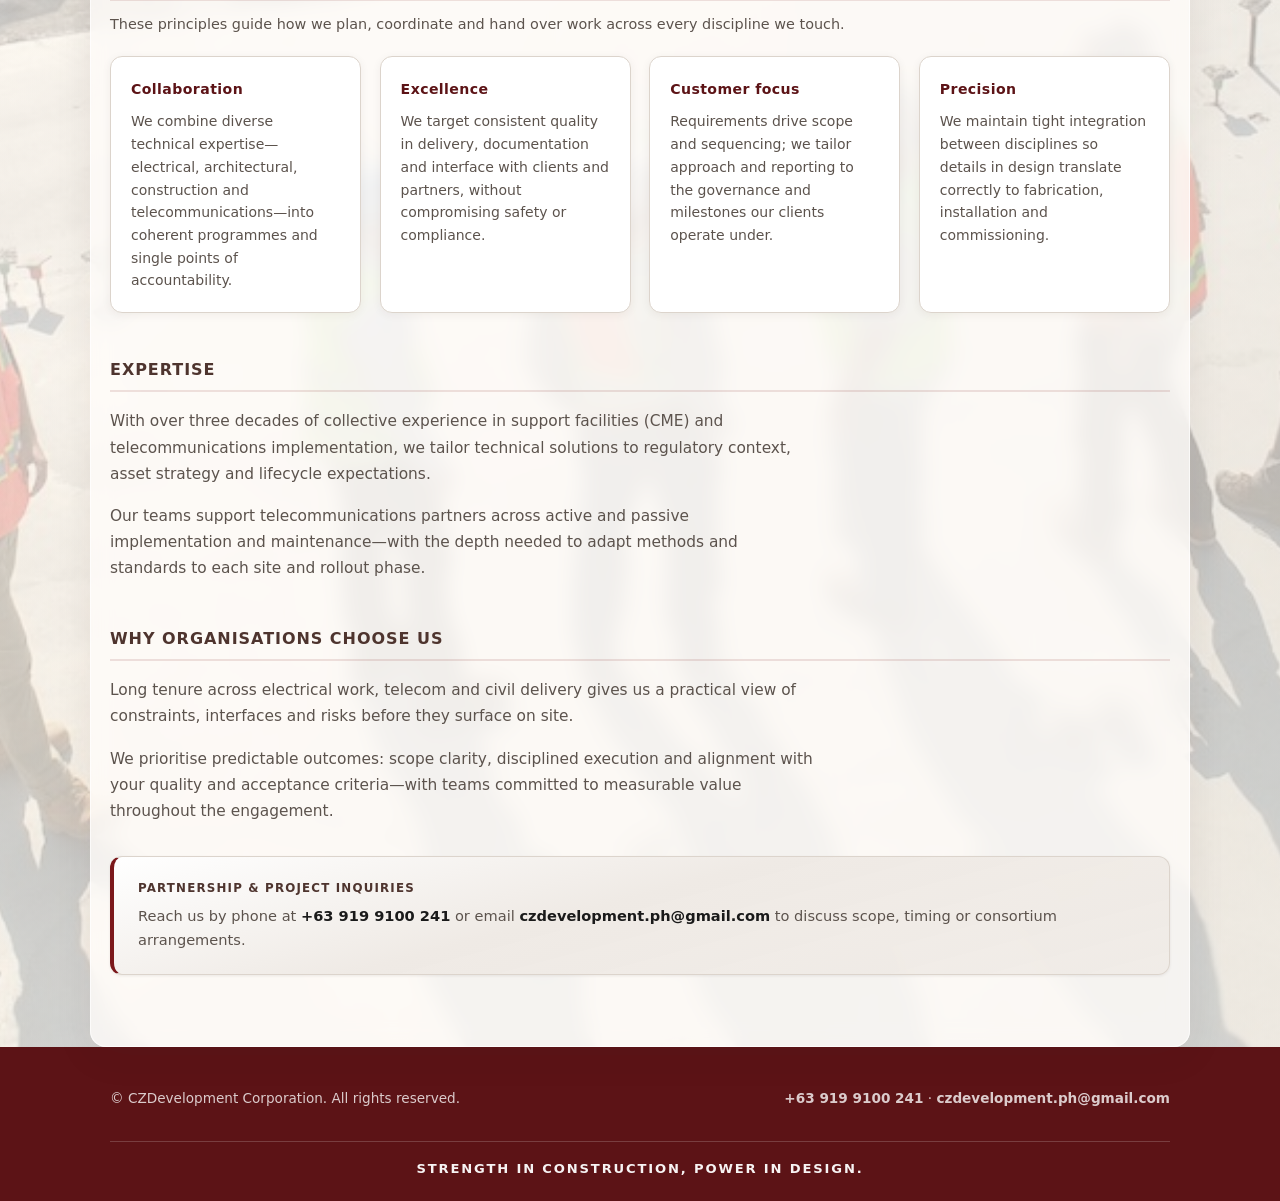
==== commit 8687099c: "Add files via upload" ====
--- a/about.html
+++ b/about.html
@@ -4,8 +4,8 @@
   <meta charset="UTF-8" />
   <meta name="viewport" content="width=device-width, initial-scale=1" />
   <meta name="theme-color" content="#5c1316" />
-  <meta name="description" content="About CZ Development Corporation — mission, vision, values, expertise and value proposition." />
-  <title>About Us — CZ Development Corporation</title>
+  <meta name="description" content="About CZDevelopment Corporation — mission, vision, values, expertise and value proposition." />
+  <title>About Us — CZDevelopment Corporation</title>
   <link rel="stylesheet" href="css/styles.css?v=contact-bold" />
 </head>
 <body class="page-arch-bg about-page">
@@ -31,7 +31,7 @@
 
   <main class="page-wrap">
     <header class="page-head about-page-head">
-      <h1>About CZ Development Corporation</h1>
+      <h1>About CZDevelopment Corporation</h1>
       <p class="lead about-page__lead">
         We integrate electrical, architectural, construction and telecommunications disciplines to deliver infrastructure that supports connectivity, quality and long-term asset performance.
       </p>
@@ -172,7 +172,7 @@
 
   <footer class="site-footer">
     <div class="footer-inner">
-      <p>© CZ Development Corporation. All rights reserved.</p>
+      <p>© CZDevelopment Corporation. All rights reserved.</p>
       <p class="footer-contact">
         <strong>+63 919 9100 241</strong>
         ·
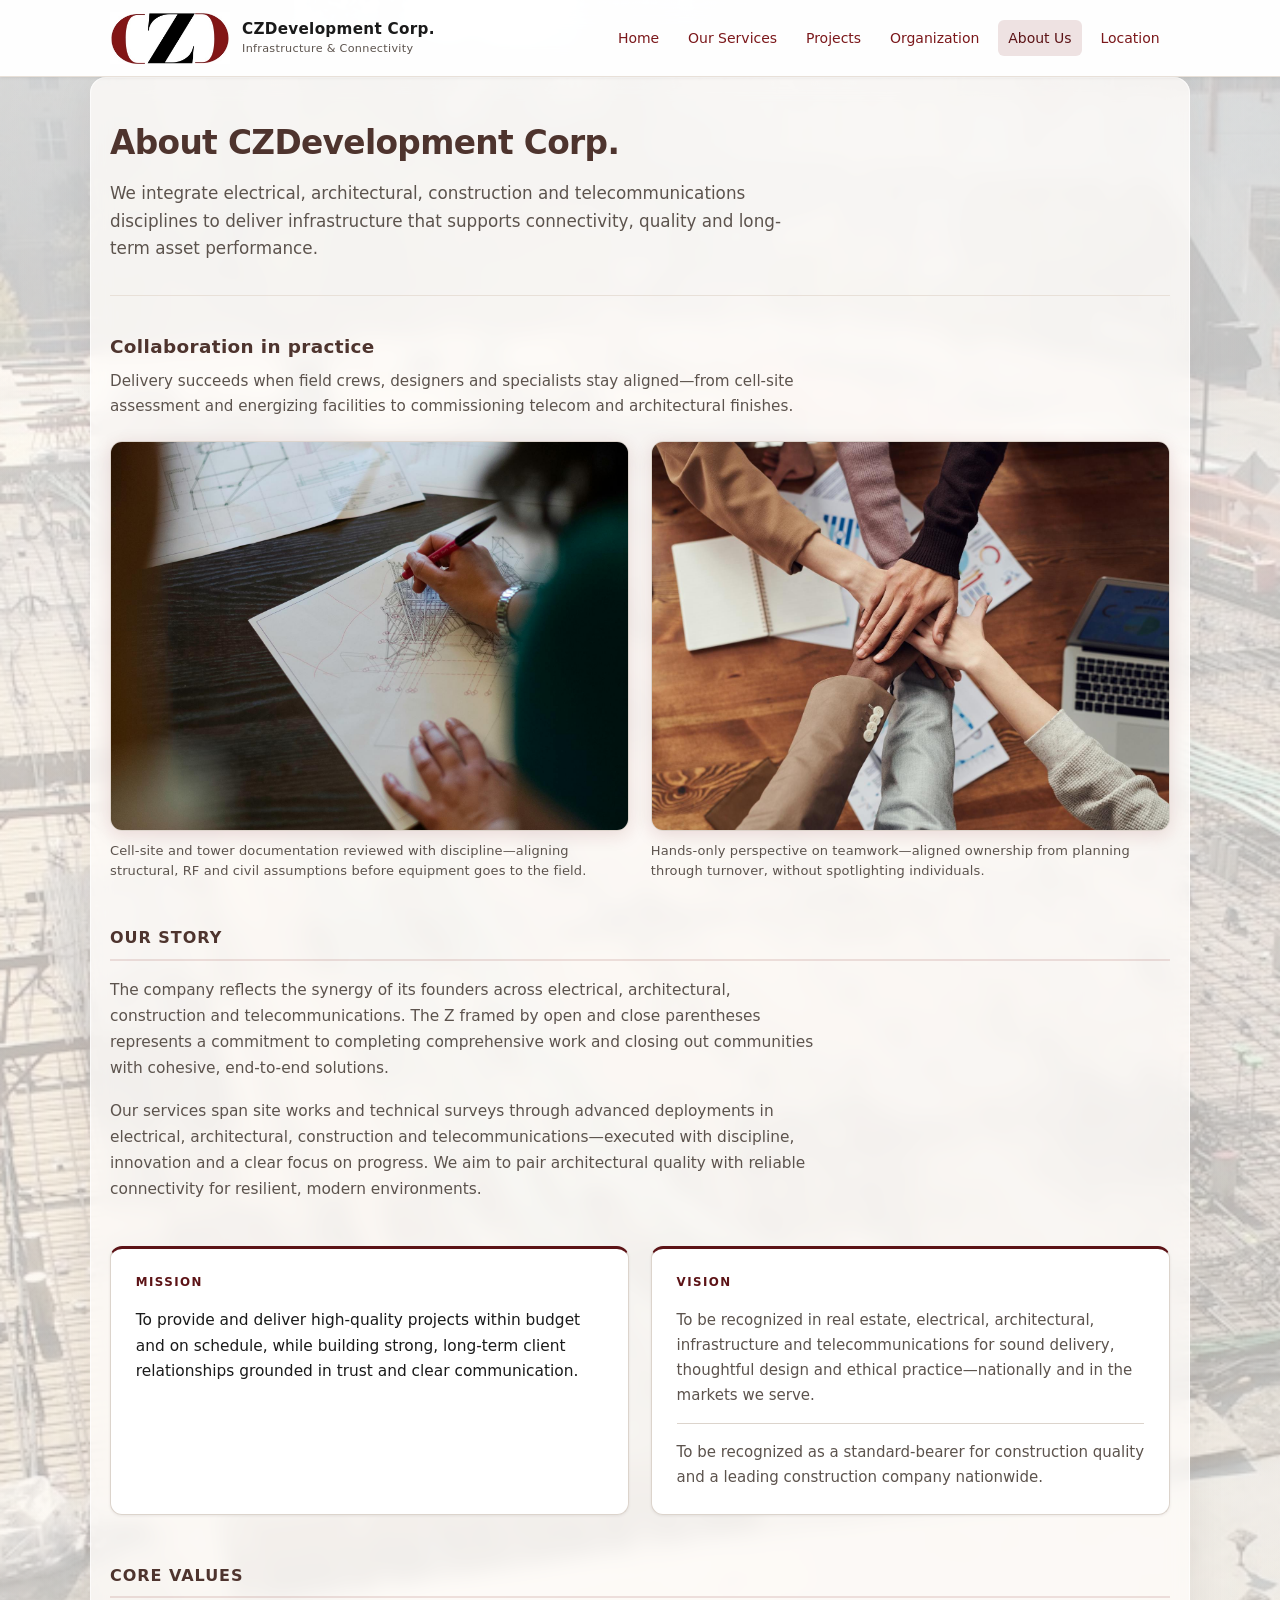
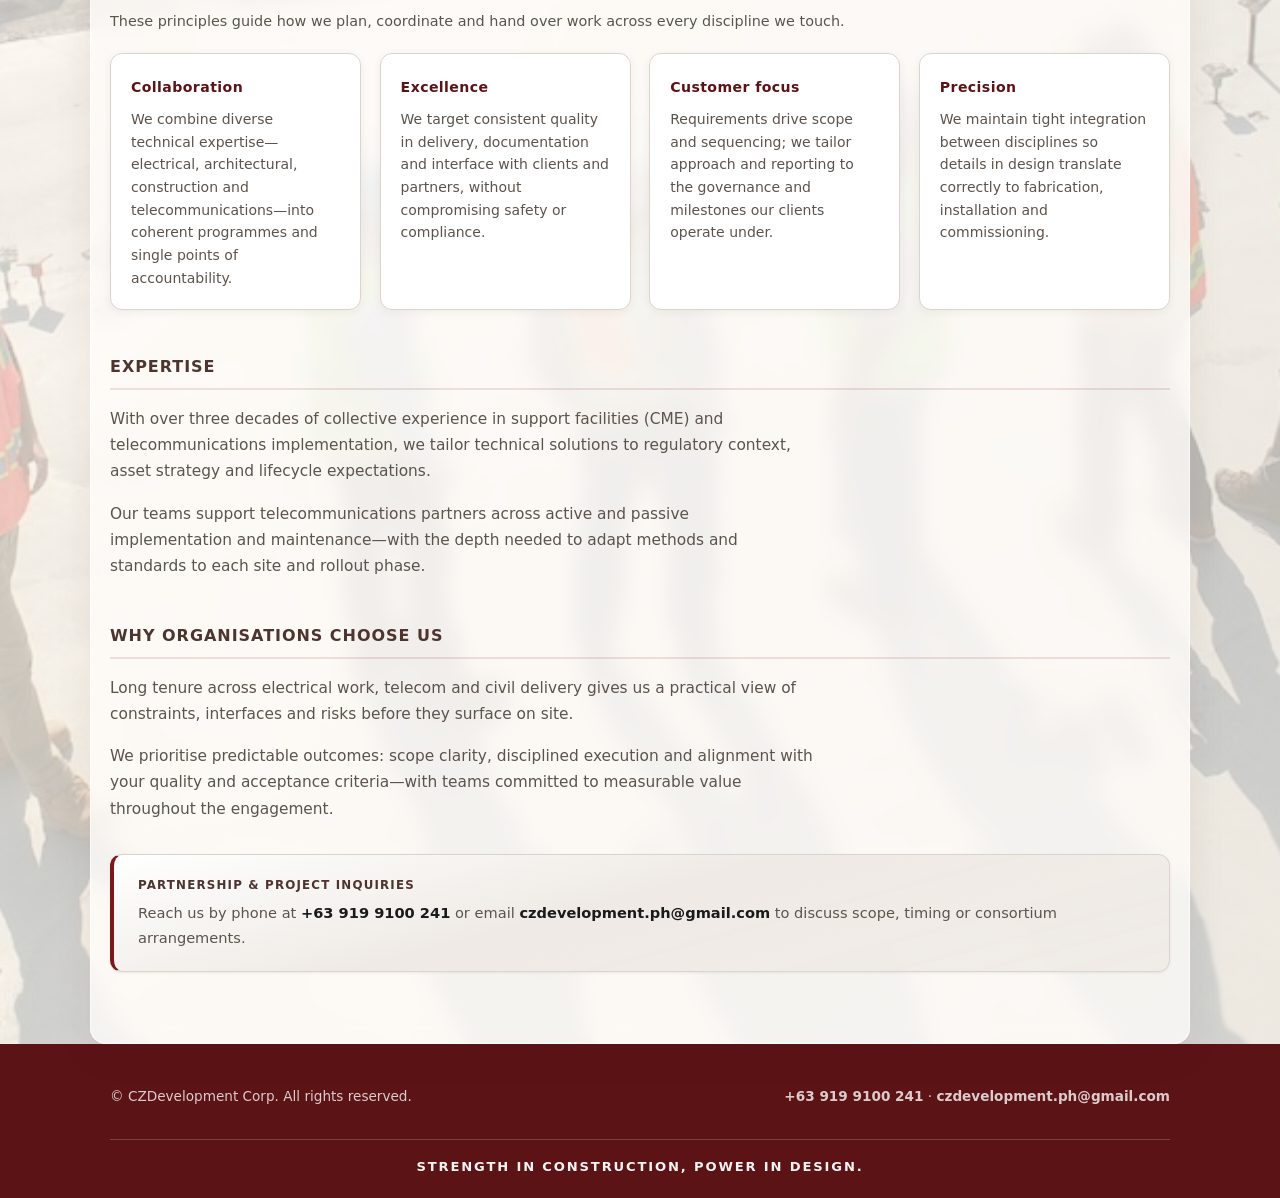
==== commit 9a750f07: "Add files via upload" ====
--- a/about.html
+++ b/about.html
@@ -4,16 +4,16 @@
   <meta charset="UTF-8" />
   <meta name="viewport" content="width=device-width, initial-scale=1" />
   <meta name="theme-color" content="#5c1316" />
-  <meta name="description" content="About CZDevelopment Corporation — mission, vision, values, expertise and value proposition." />
-  <title>About Us — CZDevelopment Corporation</title>
+  <meta name="description" content="About CZDevelopment Corp. — mission, vision, values, expertise and value proposition." />
+  <title>About Us — CZDevelopment Corp.</title>
   <link rel="stylesheet" href="css/styles.css?v=contact-bold" />
 </head>
 <body class="page-arch-bg about-page">
   <header class="site-header">
     <div class="header-inner">
-      <a href="index.html" class="logo-link" aria-label="CZDevelopment Corporation home">
+      <a href="index.html" class="logo-link" aria-label="CZDevelopment Corp. home">
         <img class="logo-img" src="assets/czd-logo.png" width="200" height="60" alt="CZD" decoding="async" />
-        <div class="site-title">CZDevelopment Corporation<span>Infrastructure &amp; Connectivity</span></div>
+        <div class="site-title">CZDevelopment Corp.<span>Infrastructure &amp; Connectivity</span></div>
       </a>
       <button type="button" class="nav-toggle" aria-expanded="false" aria-controls="primary-nav" aria-label="Open menu">Menu</button>
       <nav class="main-nav" id="primary-nav" aria-label="Primary">
@@ -31,7 +31,7 @@
 
   <main class="page-wrap">
     <header class="page-head about-page-head">
-      <h1>About CZDevelopment Corporation</h1>
+      <h1>About CZDevelopment Corp.</h1>
       <p class="lead about-page__lead">
         We integrate electrical, architectural, construction and telecommunications disciplines to deliver infrastructure that supports connectivity, quality and long-term asset performance.
       </p>
@@ -172,7 +172,7 @@
 
   <footer class="site-footer">
     <div class="footer-inner">
-      <p>© CZDevelopment Corporation. All rights reserved.</p>
+      <p>© CZDevelopment Corp. All rights reserved.</p>
       <p class="footer-contact">
         <strong>+63 919 9100 241</strong>
         ·
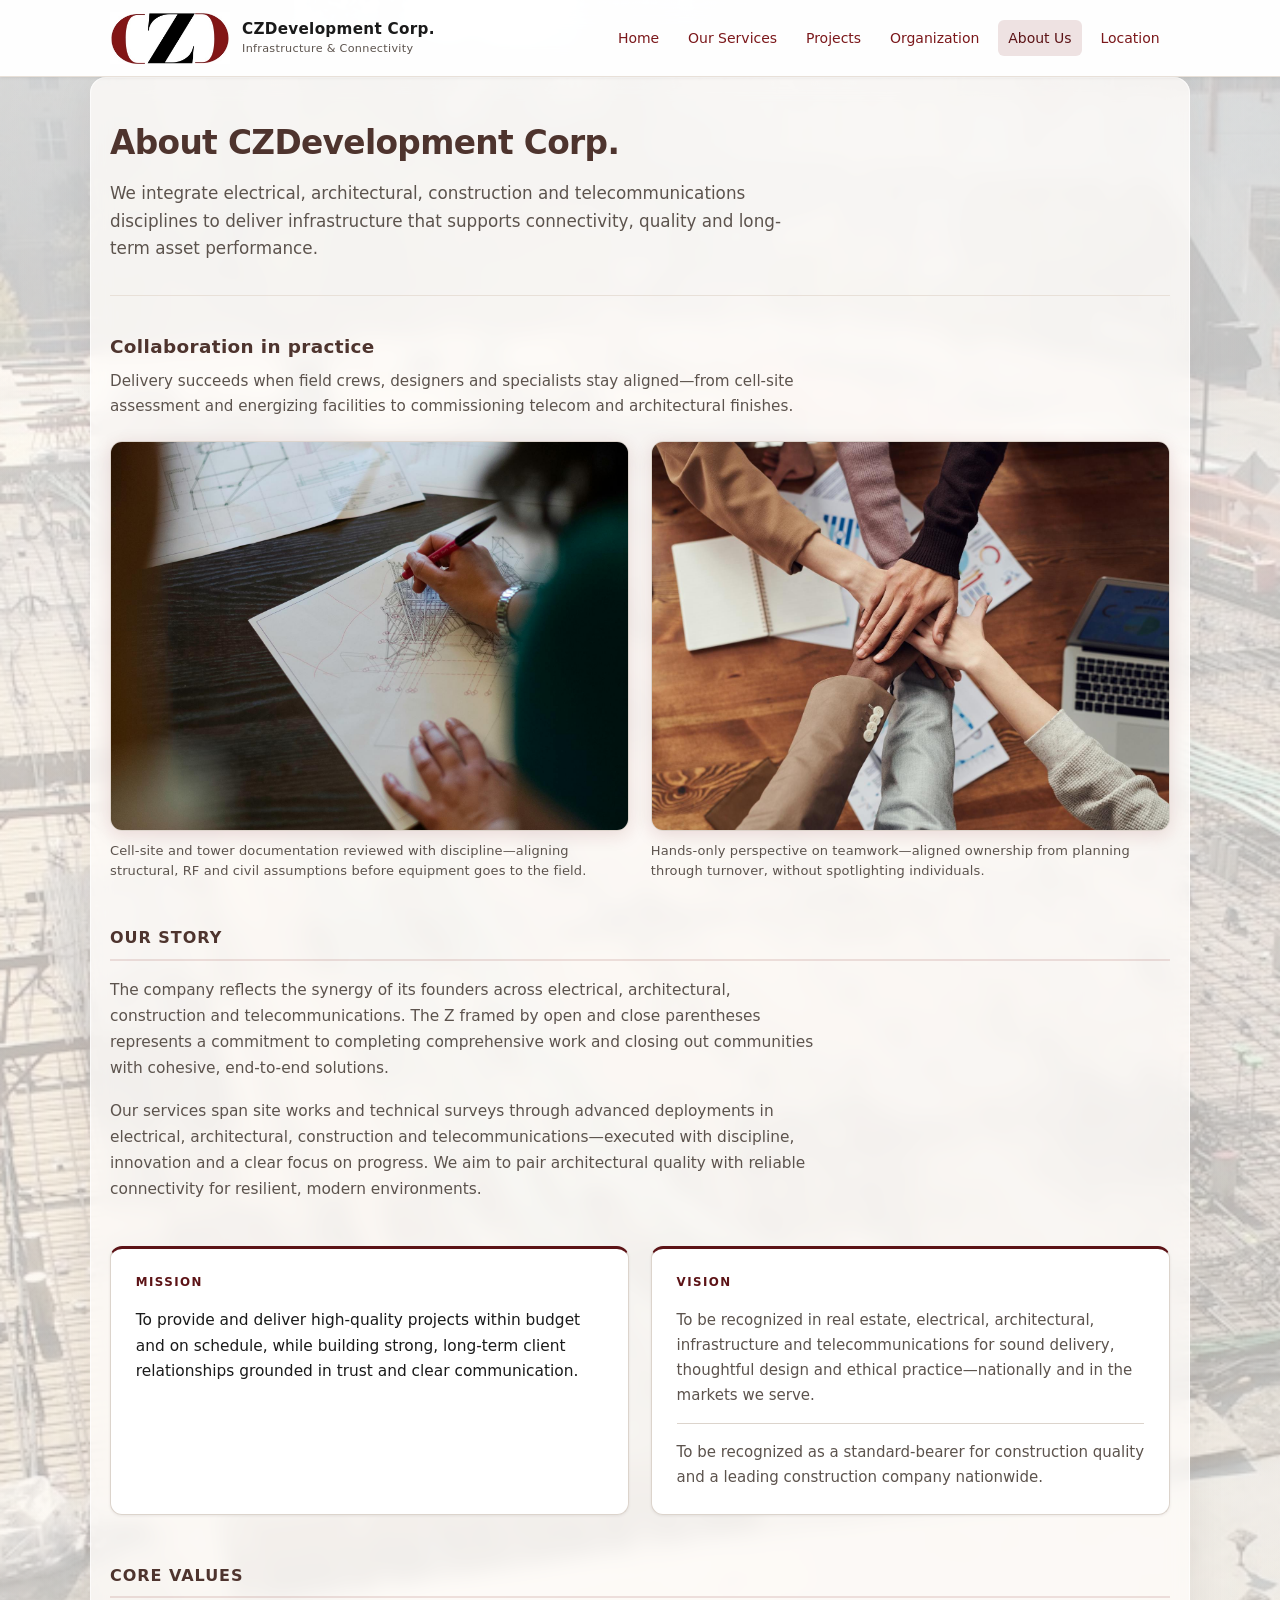
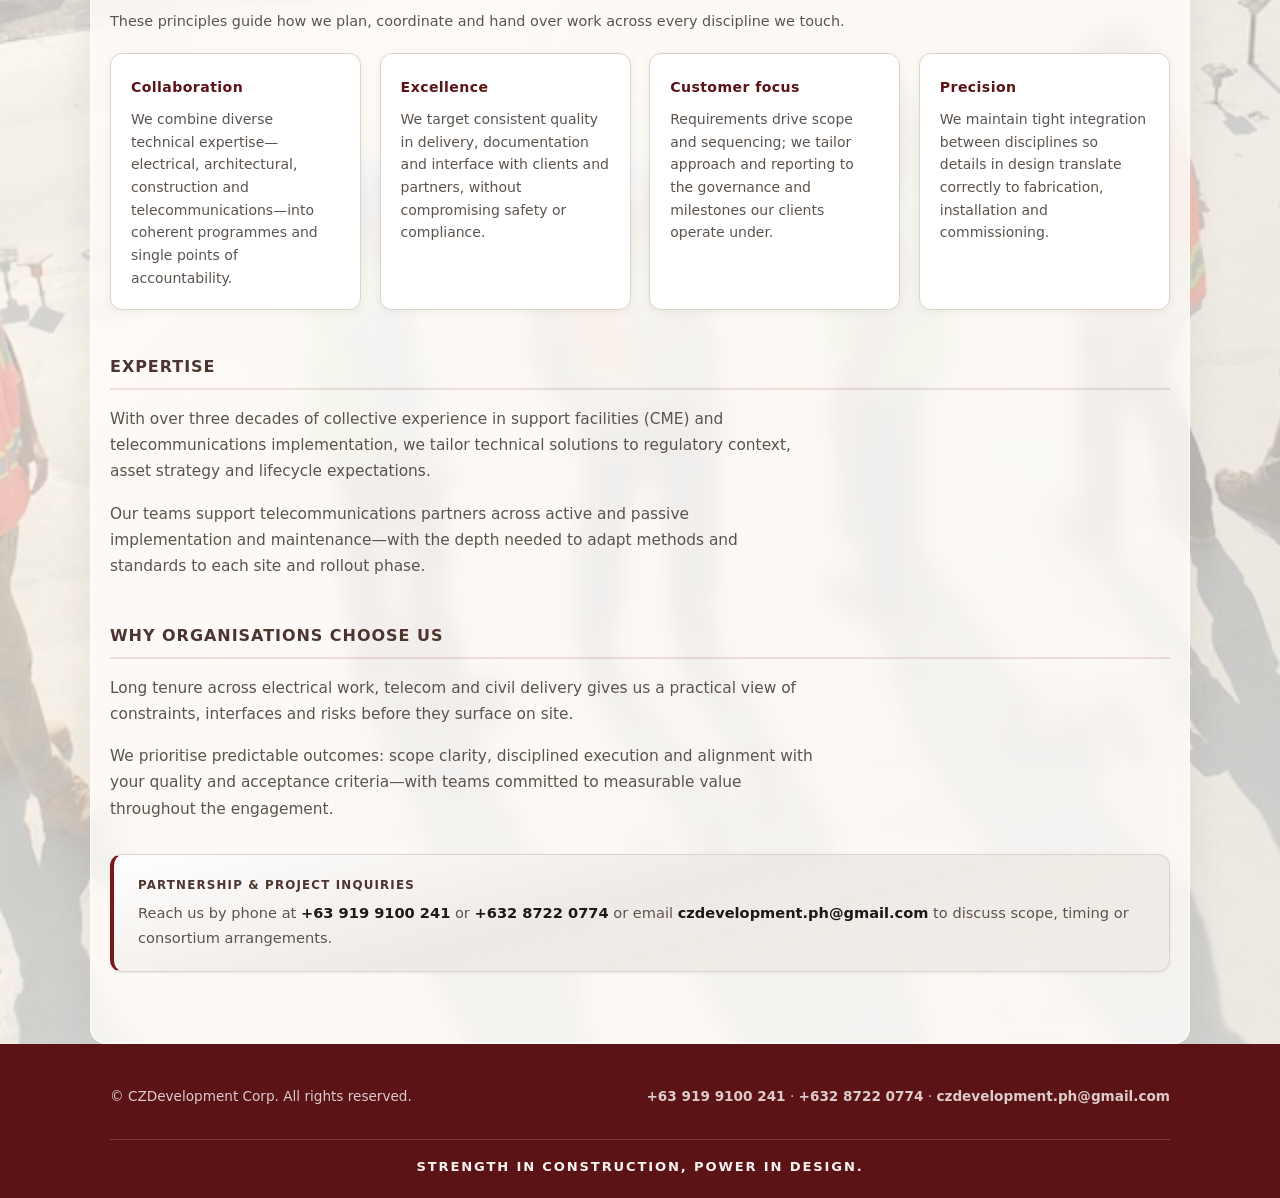
==== commit 877a7dac: "Add files via upload" ====
--- a/about.html
+++ b/about.html
@@ -5,7 +5,13 @@
   <meta name="viewport" content="width=device-width, initial-scale=1" />
   <meta name="theme-color" content="#5c1316" />
   <meta name="description" content="About CZDevelopment Corp. — mission, vision, values, expertise and value proposition." />
-  <title>About Us — CZDevelopment Corp.</title>
+  <title>CZDevelopment Corp.</title>
+  <meta name="application-name" content="CZDevelopment Corp." />
+  <meta property="og:title" content="CZDevelopment Corp." />
+  <meta name="twitter:title" content="CZDevelopment Corp." />
+  <script>
+    document.title = "CZDevelopment Corp.";
+  </script>
   <link rel="stylesheet" href="css/styles.css?v=contact-bold" />
 </head>
 <body class="page-arch-bg about-page">
@@ -162,7 +168,7 @@
       <p class="about-contact-panel__text">
         <strong class="about-contact-panel__strong">Partnership &amp; project inquiries</strong>
         <span class="about-contact-panel__detail">
-          Reach us by phone at <strong class="about-contact-panel__detail-strong">+63 919 9100 241</strong> or email
+          Reach us by phone at <strong class="about-contact-panel__detail-strong">+63 919 9100 241</strong> or <strong class="about-contact-panel__detail-strong">+632 8722 0774</strong> or email
           <strong class="about-contact-panel__detail-strong">czdevelopment.ph@gmail.com</strong>
           to discuss scope, timing or consortium arrangements.
         </span>
@@ -176,6 +182,8 @@
       <p class="footer-contact">
         <strong>+63 919 9100 241</strong>
         ·
+        <strong>+632 8722 0774</strong>
+        ·
         <strong>czdevelopment.ph@gmail.com</strong>
       </p>
       <p class="footer-motto">Strength in Construction, Power in Design.</p>
--- a/css/styles.css
+++ b/css/styles.css
@@ -1,1098 +1,1232 @@
-/* CZ Development Corporation — cover palette: burgundy, chocolate brown, off-white, architectural watermark */
-:root {
-  --burgundy: #7b181b;
-  --burgundy-deep: #5c1316;
-  --burgundy-mid: #94262a;
-  --heading-brown: #4e342e;
-  --brown-shade: #5d4037;
-  --brand: var(--burgundy);
-  --brand-deep: var(--burgundy-deep);
-  --bg: #f5f3ef;
-  --bg-elevated: #ffffff;
-  --surface: #efeae5;
-  --text: #1a1a1a;
-  --text-muted: #5c534d;
-  --accent: var(--burgundy);
-  --accent-soft: rgba(123, 24, 27, 0.12);
-  --accent-border: rgba(123, 24, 27, 0.38);
-  --border: #dcd4cc;
-  --link: #7b181b;
-  --header-bg: rgba(255, 255, 255, 0.97);
-  --header-border: #e8e0d8;
-  --footer-bg: #5c1316;
-  --footer-text: #ffffff;
-  --footer-muted: rgba(255, 255, 255, 0.78);
-  --shadow-sm: 0 1px 3px rgba(44, 28, 22, 0.08);
-  --shadow-warm: 0 4px 18px rgba(123, 24, 27, 0.14);
-  --font: "Segoe UI", system-ui, -apple-system, sans-serif;
-  --narrow: 720px;
-  --wide: 1100px;
-  /* Home hero only: original light architectural photo (not used on inner tabs) */
-  --hero-photo: url("https://images.unsplash.com/photo-1486325212027-8081e485255e?auto=format&fit=crop&w=1920&q=75");
-  /* Inner pages (not Home): construction-yard imagery — same local asset layered twice with offsets */
-  --inner-bg-layer-a: url("../assets/inner-bg-construction.jpg");
-  --inner-bg-layer-b: url("../assets/inner-bg-construction.jpg");
-}
-
-*,
-*::before,
-*::after {
-  box-sizing: border-box;
-}
-
-.visually-hidden {
-  position: absolute;
-  width: 1px;
-  height: 1px;
-  padding: 0;
-  margin: -1px;
-  overflow: hidden;
-  clip: rect(0, 0, 0, 0);
-  white-space: nowrap;
-  border: 0;
-}
-
-html {
-  scroll-behavior: smooth;
-}
-
-body {
-  margin: 0;
-  font-family: var(--font);
-  background: linear-gradient(165deg, #faf8f5 0%, var(--bg) 40%, #ebe6df 100%);
-  /* Prefer scroll when viewing via file:/// so backgrounds paint reliably */
-  background-attachment: scroll;
-  color: var(--text);
-  line-height: 1.6;
-  min-height: 100vh;
-  display: flex;
-  flex-direction: column;
-}
-
-/* Inner nav pages (not Home): construction-site backdrop — frosted content column */
-body.page-arch-bg {
-  background-color: #f4efe8;
-  background-image: linear-gradient(
-      165deg,
-      rgba(255, 254, 252, 0.52) 0%,
-      rgba(253, 249, 243, 0.45) 42%,
-      rgba(250, 244, 236, 0.55) 100%
-    ),
-    radial-gradient(ellipse 115% 88% at 68% 12%, rgba(255, 255, 255, 0.42) 0%, transparent 60%),
-    linear-gradient(180deg, rgba(252, 247, 240, 0.35) 0%, rgba(249, 242, 232, 0.52) 100%),
-    linear-gradient(118deg, rgba(252, 246, 238, 0.28) 0%, transparent 52%),
-    var(--inner-bg-layer-a),
-    var(--inner-bg-layer-b),
-    repeating-linear-gradient(
-      90deg,
-      rgba(220, 212, 204, 0.06) 0,
-      rgba(220, 212, 204, 0.06) 1px,
-      transparent 1px,
-      transparent 52px
-    );
-  background-size: auto, auto, auto, auto, cover, 135% auto, auto;
-  background-position: center, center, center, center, center 38%, 72% 52%, center;
-  background-repeat: no-repeat, no-repeat, no-repeat, no-repeat, no-repeat, no-repeat, repeat;
-  background-attachment: scroll;
-}
-
-/* Projects page: match Our Services (inherit default inner background). */
-body.projects-page {
-  --inner-bg-layer-a: url("../assets/inner-bg-construction.jpg");
-  --inner-bg-layer-b: url("../assets/inner-bg-construction.jpg");
-}
-
-/* Projects background: match Home hero styling (same overlay treatment). */
-body.projects-hero-bg {
-  background-color: #f4efe8;
-  background-image:
-    linear-gradient(
-      185deg,
-      rgba(255, 252, 250, 0.94) 0%,
-      rgba(245, 238, 232, 0.82) 42%,
-      rgba(236, 228, 220, 0.92) 100%
-    ),
-    linear-gradient(rgba(107, 48, 58, 0.07), rgba(78, 52, 46, 0.06)),
-    var(--inner-bg-layer-a);
-  background-size: cover;
-  background-position: center 35%;
-  background-repeat: no-repeat;
-  background-attachment: scroll;
-}
-
-/* Organization page: swap only the imagery, keep inner-tab styling subtle/light. */
-body.organization-page {
-  --inner-bg-layer-a: url("../assets/org-bg-network.jpg");
-  --inner-bg-layer-b: url("../assets/org-bg-network.jpg");
-}
-
-body.page-arch-bg main.page-wrap {
-  background: rgba(255, 253, 250, 0.78);
-  backdrop-filter: blur(10px);
-  -webkit-backdrop-filter: blur(10px);
-  border-radius: 16px;
-  box-shadow: 0 8px 40px rgba(44, 28, 22, 0.07), inset 0 0 0 1px rgba(255, 255, 255, 0.65);
-}
-
-main {
-  flex: 1;
-}
-
-a {
-  color: var(--link);
-  text-decoration: none;
-}
-
-a:hover {
-  text-decoration: underline;
-}
-
-img {
-  max-width: 100%;
-  height: auto;
-  display: block;
-}
-
-/* Header */
-.site-header {
-  position: sticky;
-  top: 0;
-  z-index: 100;
-  background: var(--header-bg);
-  backdrop-filter: blur(12px);
-  border-bottom: 1px solid var(--header-border);
-  box-shadow: var(--shadow-sm);
-}
-
-.header-inner {
-  max-width: var(--wide);
-  margin: 0 auto;
-  padding: 0.75rem 1.25rem;
-  display: flex;
-  align-items: center;
-  justify-content: space-between;
-  gap: 1rem;
-  flex-wrap: wrap;
-}
-
-.logo-link {
-  display: flex;
-  align-items: center;
-  gap: 0.75rem;
-  text-decoration: none;
-  color: var(--text);
-}
-
-.logo-link:hover {
-  text-decoration: none;
-}
-
-.logo-img {
-  flex-shrink: 0;
-  display: block;
-  height: 52px;
-  width: auto;
-  max-width: min(200px, 48vw);
-}
-
-.site-title {
-  font-size: 0.95rem;
-  font-weight: 600;
-  letter-spacing: 0.02em;
-  max-width: 14rem;
-  line-height: 1.25;
-}
-
-.site-title span {
-  display: block;
-  font-size: 0.7rem;
-  font-weight: 400;
-  color: var(--text-muted);
-  margin-top: 0.15rem;
-}
-
-.nav-toggle {
-  display: none;
-  background: var(--surface);
-  border: 1px solid var(--border);
-  color: var(--brand);
-  padding: 0.5rem 0.75rem;
-  border-radius: 6px;
-  cursor: pointer;
-  font-size: 0.85rem;
-}
-
-.main-nav ul {
-  list-style: none;
-  margin: 0;
-  padding: 0;
-  display: flex;
-  flex-wrap: wrap;
-  gap: 0.25rem 0.5rem;
-  align-items: center;
-}
-
-.main-nav a {
-  display: block;
-  padding: 0.45rem 0.65rem;
-  border-radius: 6px;
-  color: var(--brand);
-  text-decoration: none;
-  font-size: 0.875rem;
-  transition: background 0.15s, color 0.15s;
-}
-
-.main-nav a:hover,
-.main-nav a.active {
-  color: var(--burgundy-deep);
-  background: var(--accent-soft);
-}
-
-@media (max-width: 900px) {
-  .nav-toggle {
-    display: block;
-  }
-
-  .main-nav {
-    width: 100%;
-    display: none;
-    order: 3;
-  }
-
-  .main-nav.open {
-    display: block;
-  }
-
-  .main-nav ul {
-    flex-direction: column;
-    align-items: stretch;
-    padding: 0.5rem 0;
-  }
-}
-
-/* Hero & sections — cover-style watermark + geometric accents */
-.hero {
-  position: relative;
-  padding: 4rem 1.25rem 5rem;
-  overflow: hidden;
-}
-
-.hero::before {
-  content: "";
-  position: absolute;
-  inset: 0;
-  z-index: 0;
-  background-image:
-    linear-gradient(
-      185deg,
-      rgba(255, 252, 250, 0.94) 0%,
-      rgba(245, 238, 232, 0.82) 42%,
-      rgba(236, 228, 220, 0.92) 100%
-    ),
-    linear-gradient(rgba(107, 48, 58, 0.07), rgba(78, 52, 46, 0.06)),
-    var(--hero-photo);
-  background-size: cover;
-  background-position: center 35%;
-  pointer-events: none;
-}
-
-.hero-inner {
-  position: relative;
-  z-index: 2;
-  max-width: var(--wide);
-  margin: 0 auto;
-}
-
-/* Isometric-style corner accents (cover cubes / triangles) */
-.hero-geo {
-  position: absolute;
-  pointer-events: none;
-  z-index: 1;
-}
-
-.hero-geo--tl {
-  top: -12px;
-  left: -12px;
-  width: min(52vw, 240px);
-  height: min(52vw, 240px);
-  opacity: 0.88;
-  background:
-    linear-gradient(148deg, rgba(123, 24, 27, 0.55) 0%, rgba(92, 19, 22, 0.12) 52%, transparent 72%),
-    radial-gradient(ellipse 95% 90% at 12% 18%, rgba(78, 52, 46, 0.28) 0%, transparent 65%);
-  clip-path: polygon(0 0, 92% 0, 38% 58%, 0 78%);
-}
-
-.hero-geo--br {
-  bottom: -16px;
-  right: -16px;
-  width: min(58vw, 280px);
-  height: min(58vw, 280px);
-  opacity: 0.82;
-  background:
-    linear-gradient(-42deg, rgba(78, 52, 46, 0.42) 0%, rgba(123, 24, 27, 0.22) 48%, transparent 68%),
-    radial-gradient(ellipse 100% 100% at 88% 82%, rgba(123, 24, 27, 0.2) 0%, transparent 68%);
-  clip-path: polygon(100% 0, 100% 100%, 8% 100%, 52% 38%);
-}
-
-.hero-badge {
-  display: inline-block;
-  font-size: 0.75rem;
-  letter-spacing: 0.12em;
-  text-transform: uppercase;
-  color: var(--burgundy);
-  margin-bottom: 1rem;
-}
-
-.hero h1 {
-  font-size: clamp(1.75rem, 4vw, 2.85rem);
-  font-weight: 800;
-  margin: 0 0 1rem;
-  letter-spacing: 0.02em;
-  line-height: 1.12;
-  color: var(--heading-brown);
-}
-
-.hero-motto {
-  font-size: clamp(1.1rem, 2.5vw, 1.35rem);
-  color: var(--brown-shade);
-  font-style: italic;
-  margin: 0 0 1.5rem;
-  border-left: 4px solid var(--burgundy);
-  padding-left: 1rem;
-}
-
-.hero-lead {
-  font-size: 1.05rem;
-  color: var(--text-muted);
-  max-width: 38rem;
-  margin: 0 0 2rem;
-}
-
-.hero-actions {
-  display: flex;
-  flex-wrap: wrap;
-  gap: 0.75rem;
-}
-
-.btn {
-  display: inline-flex;
-  align-items: center;
-  justify-content: center;
-  padding: 0.65rem 1.25rem;
-  border-radius: 8px;
-  font-size: 0.9rem;
-  font-weight: 600;
-  text-decoration: none;
-  border: 1px solid transparent;
-  cursor: pointer;
-  transition: transform 0.1s, background 0.15s;
-}
-
-.btn:hover {
-  text-decoration: none;
-  transform: translateY(-1px);
-}
-
-.btn-primary {
-  background: linear-gradient(180deg, var(--burgundy-mid) 0%, var(--burgundy) 55%, var(--burgundy-deep) 100%);
-  color: #ffffff;
-  border-color: rgba(55, 15, 25, 0.35);
-  box-shadow: 0 2px 8px rgba(123, 24, 27, 0.28);
-}
-
-.btn-primary:hover {
-  filter: brightness(1.06);
-}
-
-.btn-ghost {
-  background: var(--bg-elevated);
-  border-color: var(--burgundy);
-  color: var(--heading-brown);
-}
-
-.btn-ghost:hover {
-  background: var(--surface);
-  border-color: var(--heading-brown);
-  color: var(--brown-shade);
-}
-
-/* Content layout */
-.page-wrap {
-  max-width: var(--wide);
-  margin: 0 auto;
-  padding: 2.5rem 1.25rem 4rem;
-}
-
-.page-head {
-  margin-bottom: 2rem;
-}
-
-.page-head h1 {
-  font-size: clamp(1.5rem, 3vw, 2rem);
-  margin: 0 0 0.5rem;
-  color: var(--heading-brown);
-  font-weight: 800;
-}
-
-.page-head p.lead {
-  color: var(--text-muted);
-  margin: 0;
-  max-width: 42rem;
-}
-
-.section-block {
-  margin-bottom: 2.75rem;
-}
-
-.section-block h2 {
-  font-size: 1.15rem;
-  color: var(--heading-brown);
-  margin: 0 0 0.75rem;
-  font-weight: 700;
-  letter-spacing: 0.02em;
-}
-
-.section-block h3 {
-  font-size: 1rem;
-  margin: 1.25rem 0 0.5rem;
-  color: var(--text);
-}
-
-.section-block p {
-  margin: 0 0 1rem;
-  color: var(--text-muted);
-}
-
-/* About Us — teamwork photography strip */
-.about-team-section__intro {
-  margin-bottom: 1.35rem;
-}
-
-.about-team-section__intro h2 {
-  margin: 0 0 0.5rem;
-}
-
-.about-team-section__lead {
-  margin: 0;
-  max-width: 46rem;
-  font-size: 0.95rem;
-  line-height: 1.65;
-  color: var(--text-muted);
-}
-
-.about-team-gallery {
-  display: grid;
-  grid-template-columns: repeat(auto-fit, minmax(min(100%, 280px), 1fr));
-  gap: 1.35rem;
-  align-items: start;
-}
-
-.about-team-card {
-  margin: 0;
-  display: flex;
-  flex-direction: column;
-}
-
-.about-team-card__media {
-  position: relative;
-  border-radius: 12px;
-  overflow: hidden;
-  border: 1px solid var(--border);
-  box-shadow: var(--shadow-warm);
-  aspect-ratio: 4 / 3;
-  background: var(--surface);
-}
-
-.about-team-card__media img {
-  width: 100%;
-  height: 100%;
-  object-fit: cover;
-  object-position: center;
-  display: block;
-}
-
-.about-team-card__caption {
-  margin: 0.65rem 0 0;
-  font-size: 0.8125rem;
-  line-height: 1.55;
-  color: var(--text-muted);
-  letter-spacing: 0.01em;
-}
-
-/* About Us page — editorial layout & corporate tone */
-body.about-page .page-wrap {
-  padding-bottom: 4.5rem;
-}
-
-body.about-page .about-page-head {
-  padding-bottom: 2rem;
-  margin-bottom: 2.25rem;
-  border-bottom: 1px solid var(--header-border);
-}
-
-body.about-page .about-page-head h1 {
-  font-size: clamp(1.6rem, 3.5vw, 2.05rem);
-  letter-spacing: -0.02em;
-  margin-bottom: 0.65rem;
-}
-
-body.about-page .about-page__lead {
-  font-size: 1.05rem;
-  line-height: 1.65;
-}
-
-body.about-page .about-section-title {
-  margin: 0 0 1rem;
-  padding-bottom: 0.5rem;
-  border-bottom: 2px solid rgba(123, 24, 27, 0.12);
-  font-size: 1rem;
-  font-weight: 700;
-  letter-spacing: 0.06em;
-  text-transform: uppercase;
-  color: var(--heading-brown);
-}
-
-body.about-page .about-prose p {
-  max-width: 44rem;
-  font-size: 0.9625rem;
-  line-height: 1.7;
-}
-
-body.about-page .about-prose--last {
-  margin-bottom: 2rem;
-}
-
-body.about-page .about-mvv {
-  margin-bottom: 3rem;
-}
-
-body.about-page .about-mvv__grid {
-  display: grid;
-  grid-template-columns: repeat(auto-fit, minmax(min(100%, 300px), 1fr));
-  gap: 1.35rem;
-  align-items: stretch;
-}
-
-body.about-page .about-mvv-card {
-  margin: 0;
-  padding: 1.5rem 1.55rem;
-  background: var(--bg-elevated);
-  border: 1px solid var(--border);
-  border-radius: 12px;
-  box-shadow: var(--shadow-sm);
-  border-top: 3px solid var(--burgundy-deep);
-}
-
-body.about-page .about-mvv-card__label {
-  margin: 0 0 1rem;
-  font-size: 0.74rem;
-  font-weight: 800;
-  letter-spacing: 0.12em;
-  text-transform: uppercase;
-  color: var(--burgundy-deep);
-}
-
-body.about-page .about-mvv-card__summary {
-  margin: 0 0 1rem;
-  font-size: 0.9375rem;
-  line-height: 1.65;
-  color: var(--text-muted);
-}
-
-body.about-page .about-mvv-card__quote {
-  margin: 0;
-  padding: 0;
-  border: 0;
-  font-style: normal;
-}
-
-body.about-page .about-mvv-card__quote p {
-  margin: 0;
-  font-size: 0.9625rem;
-  line-height: 1.65;
-  font-weight: 500;
-  color: var(--text);
-}
-
-body.about-page .about-mvv-card__quote--secondary {
-  margin-top: 1rem;
-  padding-top: 1rem;
-  border-top: 1px solid var(--border);
-}
-
-body.about-page .about-mvv-card__quote--secondary p {
-  font-size: 0.9375rem;
-  color: var(--text-muted);
-  font-weight: 500;
-}
-
-body.about-page .about-values-intro {
-  margin: -0.25rem 0 1.25rem;
-  max-width: none;
-  font-size: 0.9rem;
-  line-height: 1.6;
-  color: var(--text-muted);
-}
-
-body.about-page .about-values-grid {
-  gap: 1.15rem;
-}
-
-body.about-page .about-value-card {
-  padding-top: 1.35rem;
-  border-radius: 12px;
-  box-shadow: 0 2px 10px rgba(44, 28, 22, 0.06);
-}
-
-body.about-page .about-value-card__name {
-  margin: 0 0 0.6rem;
-  font-size: 0.88rem;
-  font-weight: 700;
-  letter-spacing: 0.03em;
-  color: var(--burgundy-deep);
-}
-
-body.about-page .about-value-card p {
-  margin: 0;
-  font-size: 0.875rem;
-  line-height: 1.62;
-}
-
-body.about-page .about-contact-panel {
-  margin-top: 0.25rem;
-  padding: 1.35rem 1.5rem;
-  background: linear-gradient(165deg, #ffffff 0%, var(--surface) 45%, rgba(239, 234, 229, 0.85) 100%);
-  border: 1px solid var(--border);
-  border-left: 4px solid var(--burgundy);
-  border-radius: 12px;
-  box-shadow: var(--shadow-sm);
-}
-
-body.about-page .about-contact-panel__text {
-  margin: 0;
-  font-size: 0.9125rem;
-  line-height: 1.65;
-  color: var(--text-muted);
-}
-
-body.about-page .about-contact-panel__strong {
-  display: block;
-  margin-bottom: 0.35rem;
-  font-size: 0.74rem;
-  font-weight: 800;
-  letter-spacing: 0.1em;
-  text-transform: uppercase;
-  color: var(--heading-brown);
-}
-
-body.about-page .about-contact-panel__detail-strong {
-  font-weight: 700;
-  color: var(--text);
-}
-
-.quote-box {
-  background: linear-gradient(135deg, #ffffff 0%, var(--surface) 100%);
-  border: 1px solid var(--border);
-  border-left: 4px solid var(--burgundy);
-  border-radius: 10px;
-  padding: 1.25rem 1.5rem;
-  margin: 1rem 0;
-  font-size: 1.05rem;
-  font-style: italic;
-  color: var(--text);
-  box-shadow: var(--shadow-sm);
-}
-
-.values-grid {
-  display: grid;
-  grid-template-columns: repeat(auto-fit, minmax(240px, 1fr));
-  gap: 1rem;
-}
-
-.value-card {
-  background: var(--bg-elevated);
-  border: 1px solid var(--border);
-  border-radius: 10px;
-  padding: 1.25rem;
-  box-shadow: var(--shadow-sm);
-}
-
-.value-card strong {
-  color: var(--burgundy);
-  display: block;
-  margin-bottom: 0.5rem;
-}
-
-.services-grid {
-  display: grid;
-  grid-template-columns: repeat(auto-fill, minmax(200px, 1fr));
-  gap: 0.75rem;
-}
-
-.service-item {
-  background: var(--surface);
-  border: 1px solid var(--border);
-  border-radius: 8px;
-  padding: 0.85rem 1rem;
-  font-size: 0.9rem;
-  display: flex;
-  align-items: flex-start;
-  gap: 0.5rem;
-}
-
-.service-item::before {
-  content: "";
-  width: 6px;
-  height: 6px;
-  border-radius: 50%;
-  background: var(--burgundy);
-  margin-top: 0.45rem;
-  flex-shrink: 0;
-}
-
-/* Our Services — What we deliver (grouped capability pillars) */
-.deliver-section__header {
-  margin-bottom: 1.75rem;
-}
-
-.deliver-section__intro {
-  margin: 0.65rem 0 0;
-  max-width: 46rem;
-  font-size: 0.95rem;
-  line-height: 1.65;
-  color: var(--text-muted);
-}
-
-.deliver-pillars {
-  display: grid;
-  grid-template-columns: repeat(auto-fill, minmax(272px, 1fr));
-  gap: 1.25rem;
-  align-items: stretch;
-}
-
-.deliver-pillar {
-  background: var(--bg-elevated);
-  border: 1px solid var(--border);
-  border-radius: 12px;
-  padding: 1.35rem 1.4rem 1.25rem;
-  box-shadow: var(--shadow-sm);
-  display: flex;
-  flex-direction: column;
-  min-height: 100%;
-}
-
-.deliver-pillar--wide {
-  grid-column: 1 / -1;
-}
-
-.deliver-pillar__title {
-  margin: 0 0 1rem;
-  padding-bottom: 0.75rem;
-  border-bottom: 2px solid rgba(123, 24, 27, 0.14);
-  font-size: 0.78rem;
-  font-weight: 700;
-  letter-spacing: 0.1em;
-  text-transform: uppercase;
-  color: var(--burgundy-deep);
-  line-height: 1.35;
-}
-
-.deliver-pillar__list {
-  list-style: none;
-  margin: 0;
-  padding: 0;
-}
-
-.deliver-pillar__list li {
-  margin: 0;
-  padding: 0.62rem 0;
-  font-size: 0.9rem;
-  line-height: 1.45;
-  color: var(--text-muted);
-  border-bottom: 1px solid rgba(220, 212, 204, 0.65);
-}
-
-/* Stack lists only: drop rule line after final row */
-.deliver-pillar__list:not(.deliver-pillar__list--paired) > li:last-child {
-  border-bottom: 0;
-  padding-bottom: 0;
-}
-
-.deliver-pillar__list:not(.deliver-pillar__list--paired) > li:first-child {
-  padding-top: 0;
-}
-
-.deliver-pillar__list--paired {
-  display: grid;
-  gap: 0.75rem 1.5rem;
-}
-
-/* Supporting trades: each row is its own tile — do not strip last item border (was clipping Landscaping card) */
-.deliver-pillar__list--paired > li {
-  border-bottom: 1px solid rgba(220, 212, 204, 0.65);
-  padding: 0.75rem 0;
-}
-
-.deliver-pillar__list--paired > li:last-child {
-  border-bottom: 1px solid rgba(220, 212, 204, 0.65);
-  padding-bottom: 0.75rem;
-}
-
-@media (min-width: 520px) {
-  .deliver-pillar__list--paired {
-    grid-template-columns: repeat(2, minmax(0, 1fr));
-  }
-
-  .deliver-pillar__list--paired > li {
-    margin: 0;
-    padding: 0.85rem 1rem;
-    border: 1px solid var(--border);
-    border-radius: 8px;
-    background: rgba(255, 255, 255, 0.55);
-  }
-
-  .deliver-pillar__list--paired > li:first-child,
-  .deliver-pillar__list--paired > li:last-child {
-    padding: 0.85rem 1rem;
-    border-bottom: 1px solid var(--border);
-  }
-}
-
-.location-card {
-  background: var(--bg-elevated);
-  border: 1px solid var(--border);
-  border-radius: 12px;
-  padding: 1.5rem;
-  max-width: 28rem;
-}
-
-.location-card h2 {
-  margin-top: 0;
-  font-size: 1.1rem;
-}
-
-.map-embed {
-  margin-top: 1.5rem;
-  border-radius: 10px;
-  overflow: hidden;
-  border: 1px solid var(--border);
-  aspect-ratio: 16 / 10;
-  background: var(--surface);
-}
-
-.map-embed iframe {
-  width: 100%;
-  height: 100%;
-  border: 0;
-}
-
-.map-location-note {
-  font-size: 0.8125rem;
-  color: var(--text-muted);
-  margin: 0.75rem 0 0;
-  line-height: 1.55;
-  max-width: 52rem;
-}
-
-.placeholder-gallery {
-  display: grid;
-  grid-template-columns: repeat(auto-fill, minmax(160px, 1fr));
-  gap: 1rem;
-}
-
-/* Projects — portfolio images from company profile */
-.project-gallery {
-  display: grid;
-  grid-template-columns: repeat(auto-fill, minmax(min(100%, 200px), 1fr));
-  gap: 1.1rem;
-  margin-top: 0.5rem;
-}
-
-.project-item {
-  margin: 0;
-  background: var(--bg-elevated);
-  border: 1px solid var(--border);
-  border-radius: 10px;
-  overflow: hidden;
-  box-shadow: var(--shadow-sm);
-}
-
-.project-item img {
-  display: block;
-  width: 100%;
-  height: auto;
-  object-fit: contain;
-  background: linear-gradient(180deg, #faf9f7 0%, var(--surface) 100%);
-}
-
-.project-item figcaption {
-  padding: 0.55rem 0.65rem;
-  font-size: 0.78rem;
-  color: var(--text-muted);
-  line-height: 1.35;
-}
-
-.placeholder-tile {
-  aspect-ratio: 4 / 3;
-  background: linear-gradient(145deg, #faf7f4 0%, var(--surface) 100%);
-  border: 1px dashed var(--border);
-  border-radius: 8px;
-  display: flex;
-  align-items: center;
-  justify-content: center;
-  text-align: center;
-  padding: 0.75rem;
-  font-size: 0.8rem;
-  color: var(--text-muted);
-}
-
-/* Org chart */
-.org-chart {
-  display: flex;
-  flex-direction: column;
-  align-items: center;
-  gap: 1rem;
-}
-
-.org-level {
-  display: flex;
-  flex-wrap: wrap;
-  justify-content: center;
-  gap: 0.75rem;
-  width: 100%;
-}
-
-.org-node {
-  background: var(--bg-elevated);
-  border: 1px solid var(--border);
-  border-radius: 10px;
-  padding: 0.85rem 1.1rem;
-  text-align: center;
-  min-width: 10rem;
-}
-
-.org-node .name {
-  font-weight: 600;
-  font-size: 0.9rem;
-}
-
-.org-node .role {
-  font-size: 0.75rem;
-  color: var(--burgundy);
-  margin-top: 0.25rem;
-  text-transform: uppercase;
-  letter-spacing: 0.06em;
-}
-
-.org-connector {
-  width: 2px;
-  height: 1rem;
-  background: var(--border);
-}
-
-.org-group {
-  background: var(--surface);
-  border: 1px solid var(--border);
-  border-radius: 10px;
-  padding: 1rem;
-  width: 100%;
-  max-width: 900px;
-}
-
-.org-group h3 {
-  margin: 0 0 0.75rem;
-  font-size: 0.8rem;
-  color: var(--text-muted);
-  text-transform: uppercase;
-  letter-spacing: 0.08em;
-  text-align: center;
-}
-
-.org-group .org-level {
-  margin-top: 0.5rem;
-}
-
-.multi-names {
-  font-size: 0.85rem;
-  color: var(--text-muted);
-  line-height: 1.5;
-}
-
-/* Footer — deep burgundy band + motto (cover strip) */
-.site-footer {
-  border-top: none;
-  padding: 0;
-  margin-top: auto;
-  background: var(--footer-bg);
-}
-
-.footer-inner {
-  max-width: var(--wide);
-  margin: 0 auto;
-  padding: 1.75rem 1.25rem 1.35rem;
-  display: flex;
-  flex-wrap: wrap;
-  gap: 0.75rem 1rem;
-  justify-content: space-between;
-  align-items: center;
-  font-size: 0.85rem;
-  color: var(--footer-muted);
-}
-
-.footer-contact a {
-  color: var(--footer-text);
-}
-
-.footer-motto {
-  flex-basis: 100%;
-  width: 100%;
-  order: 3;
-  margin: 0.35rem 0 0;
-  padding: 1rem 0 0;
-  text-align: center;
-  font-size: clamp(0.72rem, 1.8vw, 0.82rem);
-  font-weight: 700;
-  letter-spacing: 0.14em;
-  text-transform: uppercase;
-  color: rgba(255, 255, 255, 0.95);
-  border-top: 1px solid rgba(255, 255, 255, 0.18);
-}
-
-.home-cards {
-  display: grid;
-  grid-template-columns: repeat(auto-fit, minmax(260px, 1fr));
-  gap: 1rem;
-  margin-top: 2rem;
-}
-
-.home-card {
-  background: var(--bg-elevated);
-  border: 1px solid var(--border);
-  border-radius: 12px;
-  padding: 1.25rem;
-  transition: border-color 0.15s, box-shadow 0.15s;
-  box-shadow: var(--shadow-sm);
-}
-
-.home-card:hover {
-  border-color: var(--accent-border);
-  box-shadow: var(--shadow-warm);
-}
-
-.home-card h2 {
-  font-size: 1rem;
-  margin: 0 0 0.5rem;
-  color: var(--heading-brown);
-}
-
-.home-card p {
-  font-size: 0.9rem;
-  color: var(--text-muted);
-  margin: 0 0 0.75rem;
-}
-
-.home-card .more {
-  font-size: 0.85rem;
-  font-weight: 600;
-  color: var(--burgundy);
-}
+/* CZDevelopment Corp. — cover palette: burgundy, chocolate brown, off-white, architectural watermark */
+:root {
+  --burgundy: #7b181b;
+  --burgundy-deep: #5c1316;
+  --burgundy-mid: #94262a;
+  --heading-brown: #4e342e;
+  --brown-shade: #5d4037;
+  --brand: var(--burgundy);
+  --brand-deep: var(--burgundy-deep);
+  --bg: #f5f3ef;
+  --bg-elevated: #ffffff;
+  --surface: #efeae5;
+  --text: #1a1a1a;
+  --text-muted: #5c534d;
+  --accent: var(--burgundy);
+  --accent-soft: rgba(123, 24, 27, 0.12);
+  --accent-border: rgba(123, 24, 27, 0.38);
+  --border: #dcd4cc;
+  --link: #7b181b;
+  --header-bg: rgba(255, 255, 255, 0.97);
+  --header-border: #e8e0d8;
+  --footer-bg: #5c1316;
+  --footer-text: #ffffff;
+  --footer-muted: rgba(255, 255, 255, 0.78);
+  --shadow-sm: 0 1px 3px rgba(44, 28, 22, 0.08);
+  --shadow-warm: 0 4px 18px rgba(123, 24, 27, 0.14);
+  --font: "Segoe UI", system-ui, -apple-system, sans-serif;
+  --narrow: 720px;
+  --wide: 1100px;
+  /* Home hero only: original light architectural photo (not used on inner tabs) */
+  --hero-photo: url("https://images.unsplash.com/photo-1486325212027-8081e485255e?auto=format&fit=crop&w=1920&q=75");
+  /* Inner pages (not Home): construction-yard imagery — same local asset layered twice with offsets */
+  --inner-bg-layer-a: url("../assets/inner-bg-construction.jpg");
+  --inner-bg-layer-b: url("../assets/inner-bg-construction.jpg");
+}
+
+*,
+*::before,
+*::after {
+  box-sizing: border-box;
+}
+
+.visually-hidden {
+  position: absolute;
+  width: 1px;
+  height: 1px;
+  padding: 0;
+  margin: -1px;
+  overflow: hidden;
+  clip: rect(0, 0, 0, 0);
+  white-space: nowrap;
+  border: 0;
+}
+
+html {
+  scroll-behavior: smooth;
+}
+
+body {
+  margin: 0;
+  font-family: var(--font);
+  background: linear-gradient(165deg, #faf8f5 0%, var(--bg) 40%, #ebe6df 100%);
+  /* Prefer scroll when viewing via file:/// so backgrounds paint reliably */
+  background-attachment: scroll;
+  color: var(--text);
+  line-height: 1.6;
+  min-height: 100vh;
+  display: flex;
+  flex-direction: column;
+}
+
+/* Inner nav pages (not Home): construction-site backdrop — frosted content column */
+body.page-arch-bg {
+  background-color: #f4efe8;
+  background-image: linear-gradient(
+      165deg,
+      rgba(255, 254, 252, 0.52) 0%,
+      rgba(253, 249, 243, 0.45) 42%,
+      rgba(250, 244, 236, 0.55) 100%
+    ),
+    radial-gradient(ellipse 115% 88% at 68% 12%, rgba(255, 255, 255, 0.42) 0%, transparent 60%),
+    linear-gradient(180deg, rgba(252, 247, 240, 0.35) 0%, rgba(249, 242, 232, 0.52) 100%),
+    linear-gradient(118deg, rgba(252, 246, 238, 0.28) 0%, transparent 52%),
+    var(--inner-bg-layer-a),
+    var(--inner-bg-layer-b),
+    repeating-linear-gradient(
+      90deg,
+      rgba(220, 212, 204, 0.06) 0,
+      rgba(220, 212, 204, 0.06) 1px,
+      transparent 1px,
+      transparent 52px
+    );
+  background-size: auto, auto, auto, auto, cover, 135% auto, auto;
+  background-position: center, center, center, center, center 38%, 72% 52%, center;
+  background-repeat: no-repeat, no-repeat, no-repeat, no-repeat, no-repeat, no-repeat, repeat;
+  background-attachment: scroll;
+}
+
+/* Projects page: match Our Services (inherit default inner background). */
+body.projects-page {
+  --inner-bg-layer-a: url("../assets/inner-bg-construction.jpg");
+  --inner-bg-layer-b: url("../assets/inner-bg-construction.jpg");
+}
+
+/* Projects background: match Home hero styling (same overlay treatment). */
+body.projects-hero-bg {
+  background-color: #f4efe8;
+  background-image:
+    linear-gradient(
+      185deg,
+      rgba(255, 252, 250, 0.94) 0%,
+      rgba(245, 238, 232, 0.82) 42%,
+      rgba(236, 228, 220, 0.92) 100%
+    ),
+    linear-gradient(rgba(107, 48, 58, 0.07), rgba(78, 52, 46, 0.06)),
+    var(--inner-bg-layer-a);
+  background-size: cover;
+  background-position: center 35%;
+  background-repeat: no-repeat;
+  background-attachment: scroll;
+}
+
+/* Organization page: swap only the imagery, keep inner-tab styling subtle/light. */
+body.organization-page {
+  --inner-bg-layer-a: url("../assets/org-bg-network.jpg");
+  --inner-bg-layer-b: url("../assets/org-bg-network.jpg");
+}
+
+body.page-arch-bg main.page-wrap {
+  background: rgba(255, 253, 250, 0.78);
+  backdrop-filter: blur(10px);
+  -webkit-backdrop-filter: blur(10px);
+  border-radius: 16px;
+  box-shadow: 0 8px 40px rgba(44, 28, 22, 0.07), inset 0 0 0 1px rgba(255, 255, 255, 0.65);
+}
+
+main {
+  flex: 1;
+}
+
+a {
+  color: var(--link);
+  text-decoration: none;
+}
+
+a:hover {
+  text-decoration: underline;
+}
+
+img {
+  max-width: 100%;
+  height: auto;
+  display: block;
+}
+
+/* Header */
+.site-header {
+  position: sticky;
+  top: 0;
+  z-index: 100;
+  background: var(--header-bg);
+  backdrop-filter: blur(12px);
+  border-bottom: 1px solid var(--header-border);
+  box-shadow: var(--shadow-sm);
+}
+
+.header-inner {
+  max-width: var(--wide);
+  margin: 0 auto;
+  padding: 0.75rem 1.25rem;
+  display: flex;
+  align-items: center;
+  justify-content: space-between;
+  gap: 1rem;
+  flex-wrap: wrap;
+}
+
+.logo-link {
+  display: flex;
+  align-items: center;
+  gap: 0.75rem;
+  text-decoration: none;
+  color: var(--text);
+}
+
+.logo-link:hover {
+  text-decoration: none;
+}
+
+.logo-img {
+  flex-shrink: 0;
+  display: block;
+  height: 52px;
+  width: auto;
+  max-width: min(200px, 48vw);
+}
+
+.site-title {
+  font-size: 0.95rem;
+  font-weight: 600;
+  letter-spacing: 0.02em;
+  max-width: 14rem;
+  line-height: 1.25;
+}
+
+.site-title span {
+  display: block;
+  font-size: 0.7rem;
+  font-weight: 400;
+  color: var(--text-muted);
+  margin-top: 0.15rem;
+}
+
+.nav-toggle {
+  display: none;
+  background: var(--surface);
+  border: 1px solid var(--border);
+  color: var(--brand);
+  padding: 0.5rem 0.75rem;
+  border-radius: 6px;
+  cursor: pointer;
+  font-size: 0.85rem;
+}
+
+.main-nav ul {
+  list-style: none;
+  margin: 0;
+  padding: 0;
+  display: flex;
+  flex-wrap: wrap;
+  gap: 0.25rem 0.5rem;
+  align-items: center;
+}
+
+.main-nav a {
+  display: block;
+  padding: 0.45rem 0.65rem;
+  border-radius: 6px;
+  color: var(--brand);
+  text-decoration: none;
+  font-size: 0.875rem;
+  transition: background 0.15s, color 0.15s;
+}
+
+.main-nav a:hover,
+.main-nav a.active {
+  color: var(--burgundy-deep);
+  background: var(--accent-soft);
+}
+
+@media (max-width: 900px) {
+  .nav-toggle {
+    display: block;
+  }
+
+  .main-nav {
+    width: 100%;
+    display: none;
+    order: 3;
+  }
+
+  .main-nav.open {
+    display: block;
+  }
+
+  .main-nav ul {
+    flex-direction: column;
+    align-items: stretch;
+    padding: 0.5rem 0;
+  }
+}
+
+/* Hero & sections — cover-style watermark + geometric accents */
+.hero {
+  position: relative;
+  padding: 4rem 1.25rem 5rem;
+  overflow: hidden;
+}
+
+.hero::before {
+  content: "";
+  position: absolute;
+  inset: 0;
+  z-index: 0;
+  background-image:
+    linear-gradient(
+      185deg,
+      rgba(255, 252, 250, 0.94) 0%,
+      rgba(245, 238, 232, 0.82) 42%,
+      rgba(236, 228, 220, 0.92) 100%
+    ),
+    linear-gradient(rgba(107, 48, 58, 0.07), rgba(78, 52, 46, 0.06)),
+    var(--hero-photo);
+  background-size: cover;
+  background-position: center 35%;
+  pointer-events: none;
+}
+
+.hero-inner {
+  position: relative;
+  z-index: 2;
+  max-width: var(--wide);
+  margin: 0 auto;
+}
+
+/* Isometric-style corner accents (cover cubes / triangles) */
+.hero-geo {
+  position: absolute;
+  pointer-events: none;
+  z-index: 1;
+}
+
+.hero-geo--tl {
+  top: -12px;
+  left: -12px;
+  width: min(52vw, 240px);
+  height: min(52vw, 240px);
+  opacity: 0.88;
+  background:
+    linear-gradient(148deg, rgba(123, 24, 27, 0.55) 0%, rgba(92, 19, 22, 0.12) 52%, transparent 72%),
+    radial-gradient(ellipse 95% 90% at 12% 18%, rgba(78, 52, 46, 0.28) 0%, transparent 65%);
+  clip-path: polygon(0 0, 92% 0, 38% 58%, 0 78%);
+}
+
+.hero-geo--br {
+  bottom: -16px;
+  right: -16px;
+  width: min(58vw, 280px);
+  height: min(58vw, 280px);
+  opacity: 0.82;
+  background:
+    linear-gradient(-42deg, rgba(78, 52, 46, 0.42) 0%, rgba(123, 24, 27, 0.22) 48%, transparent 68%),
+    radial-gradient(ellipse 100% 100% at 88% 82%, rgba(123, 24, 27, 0.2) 0%, transparent 68%);
+  clip-path: polygon(100% 0, 100% 100%, 8% 100%, 52% 38%);
+}
+
+.hero-badge {
+  display: inline-block;
+  font-size: 0.75rem;
+  letter-spacing: 0.12em;
+  text-transform: uppercase;
+  color: var(--burgundy);
+  margin-bottom: 1rem;
+}
+
+.hero h1 {
+  font-size: clamp(1.75rem, 4vw, 2.85rem);
+  font-weight: 800;
+  margin: 0 0 1rem;
+  letter-spacing: 0.02em;
+  line-height: 1.12;
+  color: var(--heading-brown);
+}
+
+.hero-motto {
+  font-size: clamp(1.1rem, 2.5vw, 1.35rem);
+  color: var(--brown-shade);
+  font-style: italic;
+  margin: 0 0 1.5rem;
+  border-left: 4px solid var(--burgundy);
+  padding-left: 1rem;
+}
+
+.hero-lead {
+  font-size: 1.05rem;
+  color: var(--text-muted);
+  max-width: 38rem;
+  margin: 0 0 2rem;
+}
+
+.hero-actions {
+  display: flex;
+  flex-wrap: wrap;
+  gap: 0.75rem;
+}
+
+.btn {
+  display: inline-flex;
+  align-items: center;
+  justify-content: center;
+  padding: 0.65rem 1.25rem;
+  border-radius: 8px;
+  font-size: 0.9rem;
+  font-weight: 600;
+  text-decoration: none;
+  border: 1px solid transparent;
+  cursor: pointer;
+  transition: transform 0.1s, background 0.15s;
+}
+
+.btn:hover {
+  text-decoration: none;
+  transform: translateY(-1px);
+}
+
+.btn-primary {
+  background: linear-gradient(180deg, var(--burgundy-mid) 0%, var(--burgundy) 55%, var(--burgundy-deep) 100%);
+  color: #ffffff;
+  border-color: rgba(55, 15, 25, 0.35);
+  box-shadow: 0 2px 8px rgba(123, 24, 27, 0.28);
+}
+
+.btn-primary:hover {
+  filter: brightness(1.06);
+}
+
+.btn-ghost {
+  background: var(--bg-elevated);
+  border-color: var(--burgundy);
+  color: var(--heading-brown);
+}
+
+.btn-ghost:hover {
+  background: var(--surface);
+  border-color: var(--heading-brown);
+  color: var(--brown-shade);
+}
+
+/* Content layout */
+.page-wrap {
+  max-width: var(--wide);
+  margin: 0 auto;
+  padding: 2.5rem 1.25rem 4rem;
+}
+
+.page-head {
+  margin-bottom: 2rem;
+}
+
+.page-head h1 {
+  font-size: clamp(1.5rem, 3vw, 2rem);
+  margin: 0 0 0.5rem;
+  color: var(--heading-brown);
+  font-weight: 800;
+}
+
+.page-head p.lead {
+  color: var(--text-muted);
+  margin: 0;
+  max-width: 42rem;
+}
+
+.section-block {
+  margin-bottom: 2.75rem;
+}
+
+.section-block h2 {
+  font-size: 1.15rem;
+  color: var(--heading-brown);
+  margin: 0 0 0.75rem;
+  font-weight: 700;
+  letter-spacing: 0.02em;
+}
+
+.section-block h3 {
+  font-size: 1rem;
+  margin: 1.25rem 0 0.5rem;
+  color: var(--text);
+}
+
+.section-block p {
+  margin: 0 0 1rem;
+  color: var(--text-muted);
+}
+
+/* About Us — teamwork photography strip */
+.about-team-section__intro {
+  margin-bottom: 1.35rem;
+}
+
+.about-team-section__intro h2 {
+  margin: 0 0 0.5rem;
+}
+
+.about-team-section__lead {
+  margin: 0;
+  max-width: 46rem;
+  font-size: 0.95rem;
+  line-height: 1.65;
+  color: var(--text-muted);
+}
+
+.about-team-gallery {
+  display: grid;
+  grid-template-columns: repeat(auto-fit, minmax(min(100%, 280px), 1fr));
+  gap: 1.35rem;
+  align-items: start;
+}
+
+.about-team-card {
+  margin: 0;
+  display: flex;
+  flex-direction: column;
+}
+
+.about-team-card__media {
+  position: relative;
+  border-radius: 12px;
+  overflow: hidden;
+  border: 1px solid var(--border);
+  box-shadow: var(--shadow-warm);
+  aspect-ratio: 4 / 3;
+  background: var(--surface);
+}
+
+.about-team-card__media img {
+  width: 100%;
+  height: 100%;
+  object-fit: cover;
+  object-position: center;
+  display: block;
+}
+
+.about-team-card__caption {
+  margin: 0.65rem 0 0;
+  font-size: 0.8125rem;
+  line-height: 1.55;
+  color: var(--text-muted);
+  letter-spacing: 0.01em;
+}
+
+/* About Us page — editorial layout & corporate tone */
+body.about-page .page-wrap {
+  padding-bottom: 4.5rem;
+}
+
+body.about-page .about-page-head {
+  padding-bottom: 2rem;
+  margin-bottom: 2.25rem;
+  border-bottom: 1px solid var(--header-border);
+}
+
+body.about-page .about-page-head h1 {
+  font-size: clamp(1.6rem, 3.5vw, 2.05rem);
+  letter-spacing: -0.02em;
+  margin-bottom: 0.65rem;
+}
+
+body.about-page .about-page__lead {
+  font-size: 1.05rem;
+  line-height: 1.65;
+}
+
+body.about-page .about-section-title {
+  margin: 0 0 1rem;
+  padding-bottom: 0.5rem;
+  border-bottom: 2px solid rgba(123, 24, 27, 0.12);
+  font-size: 1rem;
+  font-weight: 700;
+  letter-spacing: 0.06em;
+  text-transform: uppercase;
+  color: var(--heading-brown);
+}
+
+body.about-page .about-prose p {
+  max-width: 44rem;
+  font-size: 0.9625rem;
+  line-height: 1.7;
+}
+
+body.about-page .about-prose--last {
+  margin-bottom: 2rem;
+}
+
+body.about-page .about-mvv {
+  margin-bottom: 3rem;
+}
+
+body.about-page .about-mvv__grid {
+  display: grid;
+  grid-template-columns: repeat(auto-fit, minmax(min(100%, 300px), 1fr));
+  gap: 1.35rem;
+  align-items: stretch;
+}
+
+body.about-page .about-mvv-card {
+  margin: 0;
+  padding: 1.5rem 1.55rem;
+  background: var(--bg-elevated);
+  border: 1px solid var(--border);
+  border-radius: 12px;
+  box-shadow: var(--shadow-sm);
+  border-top: 3px solid var(--burgundy-deep);
+}
+
+body.about-page .about-mvv-card__label {
+  margin: 0 0 1rem;
+  font-size: 0.74rem;
+  font-weight: 800;
+  letter-spacing: 0.12em;
+  text-transform: uppercase;
+  color: var(--burgundy-deep);
+}
+
+body.about-page .about-mvv-card__summary {
+  margin: 0 0 1rem;
+  font-size: 0.9375rem;
+  line-height: 1.65;
+  color: var(--text-muted);
+}
+
+body.about-page .about-mvv-card__quote {
+  margin: 0;
+  padding: 0;
+  border: 0;
+  font-style: normal;
+}
+
+body.about-page .about-mvv-card__quote p {
+  margin: 0;
+  font-size: 0.9625rem;
+  line-height: 1.65;
+  font-weight: 500;
+  color: var(--text);
+}
+
+body.about-page .about-mvv-card__quote--secondary {
+  margin-top: 1rem;
+  padding-top: 1rem;
+  border-top: 1px solid var(--border);
+}
+
+body.about-page .about-mvv-card__quote--secondary p {
+  font-size: 0.9375rem;
+  color: var(--text-muted);
+  font-weight: 500;
+}
+
+body.about-page .about-values-intro {
+  margin: -0.25rem 0 1.25rem;
+  max-width: none;
+  font-size: 0.9rem;
+  line-height: 1.6;
+  color: var(--text-muted);
+}
+
+body.about-page .about-values-grid {
+  gap: 1.15rem;
+}
+
+body.about-page .about-value-card {
+  padding-top: 1.35rem;
+  border-radius: 12px;
+  box-shadow: 0 2px 10px rgba(44, 28, 22, 0.06);
+}
+
+body.about-page .about-value-card__name {
+  margin: 0 0 0.6rem;
+  font-size: 0.88rem;
+  font-weight: 700;
+  letter-spacing: 0.03em;
+  color: var(--burgundy-deep);
+}
+
+body.about-page .about-value-card p {
+  margin: 0;
+  font-size: 0.875rem;
+  line-height: 1.62;
+}
+
+body.about-page .about-contact-panel {
+  margin-top: 0.25rem;
+  padding: 1.35rem 1.5rem;
+  background: linear-gradient(165deg, #ffffff 0%, var(--surface) 45%, rgba(239, 234, 229, 0.85) 100%);
+  border: 1px solid var(--border);
+  border-left: 4px solid var(--burgundy);
+  border-radius: 12px;
+  box-shadow: var(--shadow-sm);
+}
+
+body.about-page .about-contact-panel__text {
+  margin: 0;
+  font-size: 0.9125rem;
+  line-height: 1.65;
+  color: var(--text-muted);
+}
+
+body.about-page .about-contact-panel__strong {
+  display: block;
+  margin-bottom: 0.35rem;
+  font-size: 0.74rem;
+  font-weight: 800;
+  letter-spacing: 0.1em;
+  text-transform: uppercase;
+  color: var(--heading-brown);
+}
+
+body.about-page .about-contact-panel__detail-strong {
+  font-weight: 700;
+  color: var(--text);
+}
+
+.quote-box {
+  background: linear-gradient(135deg, #ffffff 0%, var(--surface) 100%);
+  border: 1px solid var(--border);
+  border-left: 4px solid var(--burgundy);
+  border-radius: 10px;
+  padding: 1.25rem 1.5rem;
+  margin: 1rem 0;
+  font-size: 1.05rem;
+  font-style: italic;
+  color: var(--text);
+  box-shadow: var(--shadow-sm);
+}
+
+.values-grid {
+  display: grid;
+  grid-template-columns: repeat(auto-fit, minmax(240px, 1fr));
+  gap: 1rem;
+}
+
+.value-card {
+  background: var(--bg-elevated);
+  border: 1px solid var(--border);
+  border-radius: 10px;
+  padding: 1.25rem;
+  box-shadow: var(--shadow-sm);
+}
+
+.value-card strong {
+  color: var(--burgundy);
+  display: block;
+  margin-bottom: 0.5rem;
+}
+
+.services-grid {
+  display: grid;
+  grid-template-columns: repeat(auto-fill, minmax(200px, 1fr));
+  gap: 0.75rem;
+}
+
+.service-item {
+  background: var(--surface);
+  border: 1px solid var(--border);
+  border-radius: 8px;
+  padding: 0.85rem 1rem;
+  font-size: 0.9rem;
+  display: flex;
+  align-items: flex-start;
+  gap: 0.5rem;
+}
+
+.service-item::before {
+  content: "";
+  width: 6px;
+  height: 6px;
+  border-radius: 50%;
+  background: var(--burgundy);
+  margin-top: 0.45rem;
+  flex-shrink: 0;
+}
+
+/* Our Services — What we deliver (grouped capability pillars) */
+.deliver-section__header {
+  margin-bottom: 1.75rem;
+}
+
+.deliver-section__intro {
+  margin: 0.65rem 0 0;
+  max-width: 46rem;
+  font-size: 0.95rem;
+  line-height: 1.65;
+  color: var(--text-muted);
+}
+
+.deliver-pillars {
+  display: grid;
+  grid-template-columns: repeat(auto-fill, minmax(272px, 1fr));
+  gap: 1.25rem;
+  align-items: stretch;
+}
+
+.deliver-pillar {
+  background: var(--bg-elevated);
+  border: 1px solid var(--border);
+  border-radius: 12px;
+  padding: 1.35rem 1.4rem 1.25rem;
+  box-shadow: var(--shadow-sm);
+  display: flex;
+  flex-direction: column;
+  min-height: 100%;
+}
+
+.deliver-pillar--wide {
+  grid-column: 1 / -1;
+}
+
+.deliver-pillar__title {
+  margin: 0 0 1rem;
+  padding-bottom: 0.75rem;
+  border-bottom: 2px solid rgba(123, 24, 27, 0.14);
+  font-size: 0.78rem;
+  font-weight: 700;
+  letter-spacing: 0.1em;
+  text-transform: uppercase;
+  color: var(--burgundy-deep);
+  line-height: 1.35;
+}
+
+.deliver-pillar__list {
+  list-style: none;
+  margin: 0;
+  padding: 0;
+}
+
+.deliver-pillar__list li {
+  margin: 0;
+  padding: 0.62rem 0;
+  font-size: 0.9rem;
+  line-height: 1.45;
+  color: var(--text-muted);
+  border-bottom: 1px solid rgba(220, 212, 204, 0.65);
+}
+
+/* Stack lists only: drop rule line after final row */
+.deliver-pillar__list:not(.deliver-pillar__list--paired) > li:last-child {
+  border-bottom: 0;
+  padding-bottom: 0;
+}
+
+.deliver-pillar__list:not(.deliver-pillar__list--paired) > li:first-child {
+  padding-top: 0;
+}
+
+.deliver-pillar__list--paired {
+  display: grid;
+  gap: 0.75rem 1.5rem;
+}
+
+/* Supporting trades: each row is its own tile — do not strip last item border (was clipping Landscaping card) */
+.deliver-pillar__list--paired > li {
+  border-bottom: 1px solid rgba(220, 212, 204, 0.65);
+  padding: 0.75rem 0;
+}
+
+.deliver-pillar__list--paired > li:last-child {
+  border-bottom: 1px solid rgba(220, 212, 204, 0.65);
+  padding-bottom: 0.75rem;
+}
+
+@media (min-width: 520px) {
+  .deliver-pillar__list--paired {
+    grid-template-columns: repeat(2, minmax(0, 1fr));
+  }
+
+  .deliver-pillar__list--paired > li {
+    margin: 0;
+    padding: 0.85rem 1rem;
+    border: 1px solid var(--border);
+    border-radius: 8px;
+    background: rgba(255, 255, 255, 0.55);
+  }
+
+  .deliver-pillar__list--paired > li:first-child,
+  .deliver-pillar__list--paired > li:last-child {
+    padding: 0.85rem 1rem;
+    border-bottom: 1px solid var(--border);
+  }
+}
+
+.location-card {
+  background: var(--bg-elevated);
+  border: 1px solid var(--border);
+  border-radius: 12px;
+  padding: 1.5rem;
+  max-width: 28rem;
+}
+
+.location-card h2 {
+  margin-top: 0;
+  font-size: 1.1rem;
+}
+
+.map-embed {
+  margin-top: 1.5rem;
+  border-radius: 10px;
+  overflow: hidden;
+  border: 1px solid var(--border);
+  aspect-ratio: 16 / 10;
+  background: var(--surface);
+}
+
+.map-embed iframe {
+  width: 100%;
+  height: 100%;
+  border: 0;
+}
+
+.map-location-note {
+  font-size: 0.8125rem;
+  color: var(--text-muted);
+  margin: 0.75rem 0 0;
+  line-height: 1.55;
+  max-width: 52rem;
+}
+
+.placeholder-gallery {
+  display: grid;
+  grid-template-columns: repeat(auto-fill, minmax(160px, 1fr));
+  gap: 1rem;
+}
+
+/* Projects — portfolio images from company profile */
+.project-gallery {
+  display: grid;
+  grid-template-columns: repeat(auto-fill, minmax(min(100%, 200px), 1fr));
+  gap: 1.1rem;
+  margin-top: 0.5rem;
+}
+
+.project-item {
+  margin: 0;
+  background: var(--bg-elevated);
+  border: 1px solid var(--border);
+  border-radius: 10px;
+  overflow: hidden;
+  box-shadow: var(--shadow-sm);
+}
+
+.project-item img {
+  display: block;
+  width: 100%;
+  height: auto;
+  object-fit: contain;
+  background: linear-gradient(180deg, #faf9f7 0%, var(--surface) 100%);
+}
+
+.project-item figcaption {
+  padding: 0.55rem 0.65rem;
+  font-size: 0.78rem;
+  color: var(--text-muted);
+  line-height: 1.35;
+}
+
+.placeholder-tile {
+  aspect-ratio: 4 / 3;
+  background: linear-gradient(145deg, #faf7f4 0%, var(--surface) 100%);
+  border: 1px dashed var(--border);
+  border-radius: 8px;
+  display: flex;
+  align-items: center;
+  justify-content: center;
+  text-align: center;
+  padding: 0.75rem;
+  font-size: 0.8rem;
+  color: var(--text-muted);
+}
+
+/* Org chart */
+.org-chart {
+  display: flex;
+  flex-direction: column;
+  align-items: center;
+  gap: 1rem;
+}
+
+.org-level {
+  display: flex;
+  flex-wrap: wrap;
+  justify-content: center;
+  gap: 0.75rem;
+  width: 100%;
+}
+
+.org-node {
+  background: var(--bg-elevated);
+  border: 1px solid var(--border);
+  border-radius: 10px;
+  padding: 0.85rem 1.1rem;
+  text-align: center;
+  min-width: 10rem;
+}
+
+.org-node .name {
+  font-weight: 600;
+  font-size: 0.9rem;
+}
+
+.org-node .role {
+  font-size: 0.75rem;
+  color: var(--burgundy);
+  margin-top: 0.25rem;
+  text-transform: uppercase;
+  letter-spacing: 0.06em;
+}
+
+.org-connector {
+  width: 2px;
+  height: 1rem;
+  background: var(--border);
+}
+
+.org-group {
+  background: var(--surface);
+  border: 1px solid var(--border);
+  border-radius: 10px;
+  padding: 1rem;
+  width: 100%;
+  max-width: 900px;
+}
+
+.org-group h3 {
+  margin: 0 0 0.75rem;
+  font-size: 0.8rem;
+  color: var(--text-muted);
+  text-transform: uppercase;
+  letter-spacing: 0.08em;
+  text-align: center;
+}
+
+.org-group .org-level {
+  margin-top: 0.5rem;
+}
+
+.multi-names {
+  font-size: 0.85rem;
+  color: var(--text-muted);
+  line-height: 1.5;
+}
+
+/* Footer — deep burgundy band + motto (cover strip) */
+.site-footer {
+  border-top: none;
+  padding: 0;
+  margin-top: auto;
+  background: var(--footer-bg);
+}
+
+.footer-inner {
+  max-width: var(--wide);
+  margin: 0 auto;
+  padding: 1.75rem 1.25rem 1.35rem;
+  display: flex;
+  flex-wrap: wrap;
+  gap: 0.75rem 1rem;
+  justify-content: space-between;
+  align-items: center;
+  font-size: 0.85rem;
+  color: var(--footer-muted);
+}
+
+.footer-contact a {
+  color: var(--footer-text);
+}
+
+.footer-motto {
+  flex-basis: 100%;
+  width: 100%;
+  order: 3;
+  margin: 0.35rem 0 0;
+  padding: 1rem 0 0;
+  text-align: center;
+  font-size: clamp(0.72rem, 1.8vw, 0.82rem);
+  font-weight: 700;
+  letter-spacing: 0.14em;
+  text-transform: uppercase;
+  color: rgba(255, 255, 255, 0.95);
+  border-top: 1px solid rgba(255, 255, 255, 0.18);
+}
+
+.home-cards {
+  display: grid;
+  grid-template-columns: repeat(auto-fit, minmax(260px, 1fr));
+  gap: 1rem;
+  margin-top: 2rem;
+}
+
+.home-card {
+  background: var(--bg-elevated);
+  border: 1px solid var(--border);
+  border-radius: 12px;
+  padding: 1.25rem;
+  transition: border-color 0.15s, box-shadow 0.15s;
+  box-shadow: var(--shadow-sm);
+}
+
+.home-card:hover {
+  border-color: var(--accent-border);
+  box-shadow: var(--shadow-warm);
+}
+
+.home-card h2 {
+  font-size: 1rem;
+  margin: 0 0 0.5rem;
+  color: var(--heading-brown);
+}
+
+.home-card p {
+  font-size: 0.9rem;
+  color: var(--text-muted);
+  margin: 0 0 0.75rem;
+}
+
+.home-card .more {
+  font-size: 0.85rem;
+  font-weight: 600;
+  color: var(--burgundy);
+}
+
+/* Partnerships — modal document list (Our Services) */
+.partnerships-section .partnership-list {
+  list-style: none;
+  margin: 0.75rem 0 0;
+  padding: 0;
+}
+
+.partnerships-section .partnership-list > li {
+  margin: 0;
+  padding: 0;
+}
+
+.partnership-link {
+  margin: 0;
+  padding: 0;
+  border: none;
+  background: none;
+  font: inherit;
+  color: var(--link);
+  text-decoration: underline;
+  text-decoration-color: rgba(123, 24, 27, 0.45);
+  text-underline-offset: 0.2em;
+  cursor: pointer;
+  text-align: left;
+  max-width: 100%;
+}
+
+.partnership-link:hover,
+.partnership-link:focus-visible {
+  color: var(--burgundy-deep);
+  text-decoration-color: var(--burgundy-deep);
+}
+
+.partnership-dialog {
+  margin: auto;
+  padding: 0;
+  border: 1px solid var(--border);
+  border-radius: 12px;
+  max-width: min(520px, calc(100vw - 2rem));
+  width: 100%;
+  background: var(--bg-elevated);
+  box-shadow: var(--shadow-warm), 0 24px 48px rgba(44, 28, 22, 0.18);
+}
+
+.partnership-dialog::backdrop {
+  background: rgba(30, 22, 18, 0.45);
+  backdrop-filter: blur(2px);
+}
+
+.partnership-dialog__inner {
+  position: relative;
+  padding: 1.5rem 1.5rem 1.35rem;
+}
+
+.partnership-dialog__close {
+  position: absolute;
+  top: 0.65rem;
+  right: 0.65rem;
+  width: 2.25rem;
+  height: 2.25rem;
+  margin: 0;
+  padding: 0;
+  border: none;
+  border-radius: 8px;
+  background: var(--surface);
+  color: var(--text-muted);
+  font-size: 1.35rem;
+  line-height: 1;
+  cursor: pointer;
+  display: flex;
+  align-items: center;
+  justify-content: center;
+}
+
+.partnership-dialog__close:hover,
+.partnership-dialog__close:focus-visible {
+  background: var(--accent-soft);
+  color: var(--burgundy-deep);
+}
+
+.partnership-dialog__title {
+  margin: 0 2rem 0.75rem 0;
+  font-size: 0.92rem;
+  font-weight: 700;
+  line-height: 1.4;
+  letter-spacing: 0.06em;
+  text-transform: uppercase;
+  color: var(--heading-brown);
+}
+
+.partnership-dialog__label {
+  margin: 0 0 0.65rem;
+  font-size: 0.82rem;
+  font-weight: 600;
+  text-transform: uppercase;
+  letter-spacing: 0.08em;
+  color: var(--burgundy-deep);
+}
+
+.partnership-dialog__docs {
+  list-style: none;
+  margin: 0;
+  padding: 0;
+}
+
+.partnership-dialog__docs li {
+  margin: 0;
+  padding: 0.55rem 0;
+  border-bottom: 1px solid rgba(220, 212, 204, 0.75);
+}
+
+.partnership-dialog__docs li:first-child {
+  padding-top: 0;
+}
+
+.partnership-dialog__docs li:last-child {
+  border-bottom: none;
+  padding-bottom: 0;
+}
+
+.partnership-dialog__docs a {
+  font-size: 0.92rem;
+  color: var(--link);
+  text-decoration: underline;
+  text-decoration-color: rgba(123, 24, 27, 0.45);
+  text-underline-offset: 0.18em;
+  word-break: break-word;
+}
+
+.partnership-dialog__docs a:hover,
+.partnership-dialog__docs a:focus-visible {
+  color: var(--burgundy-deep);
+}
